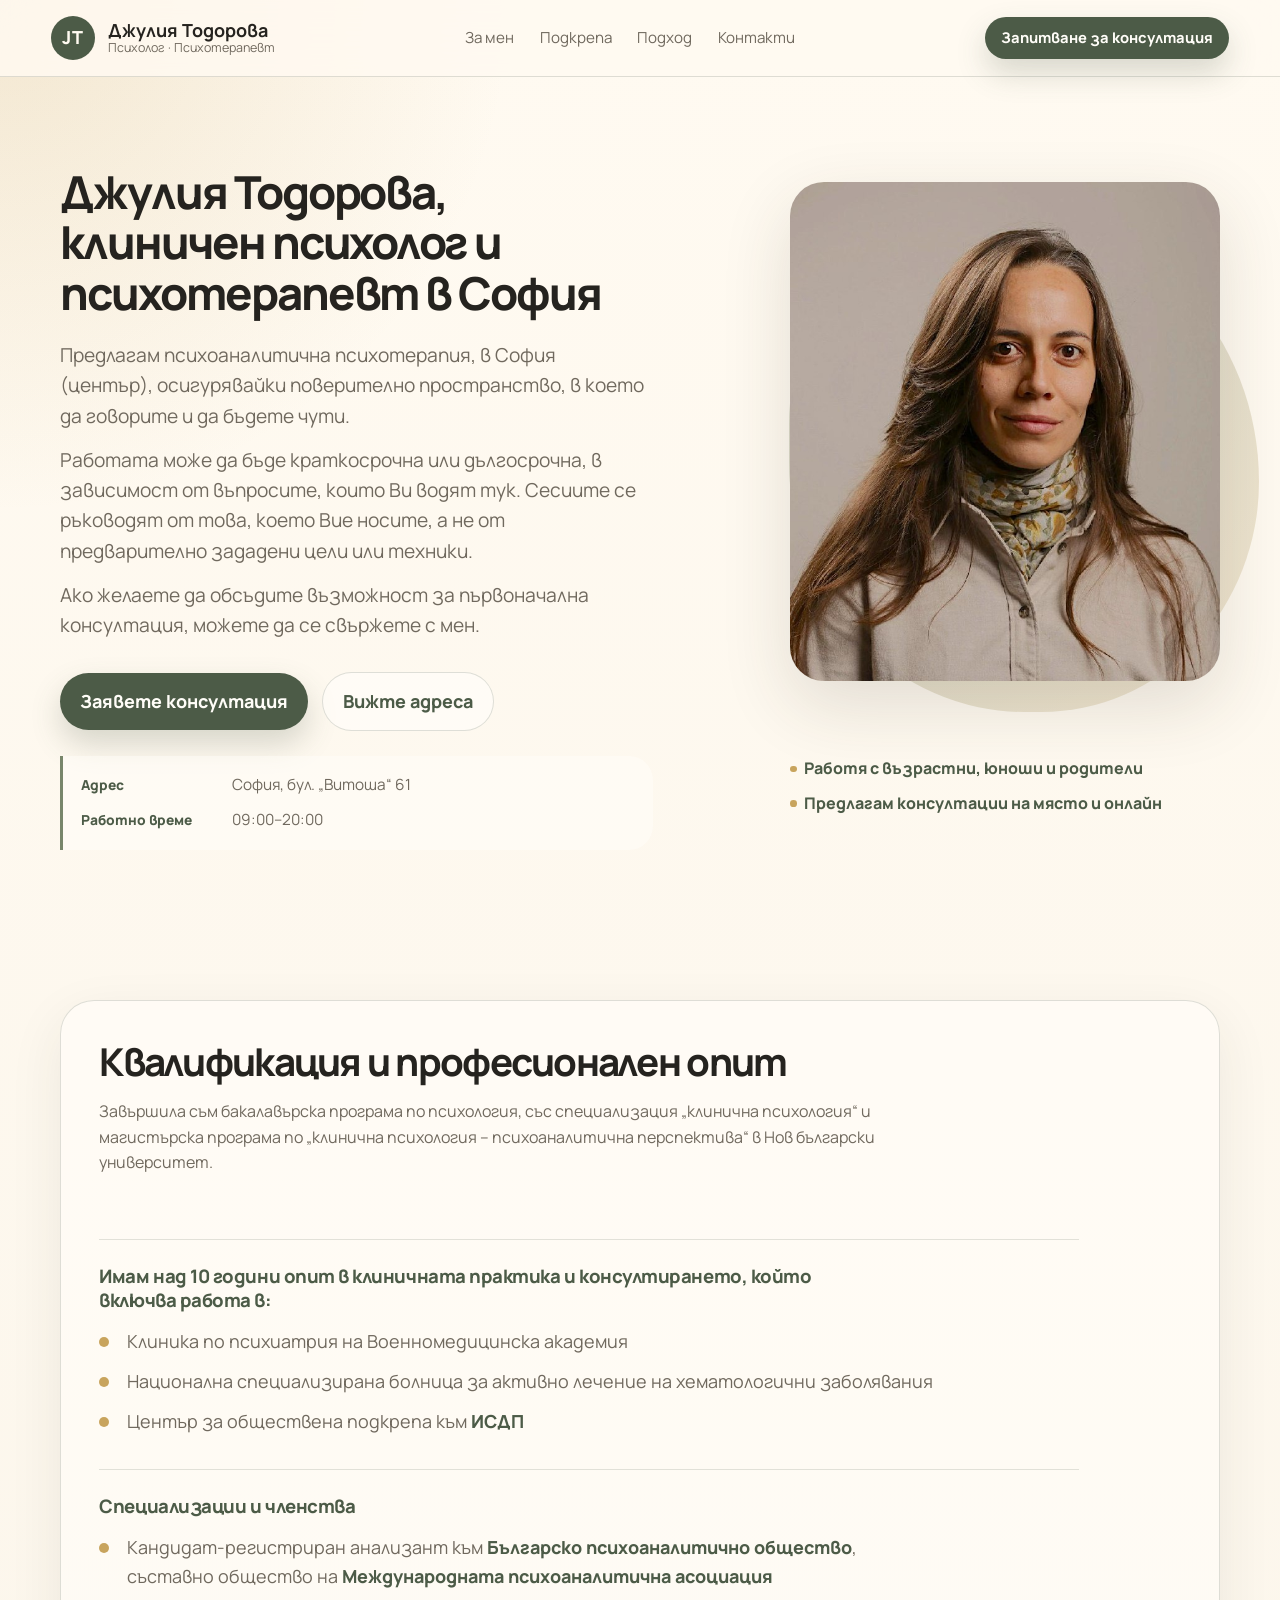
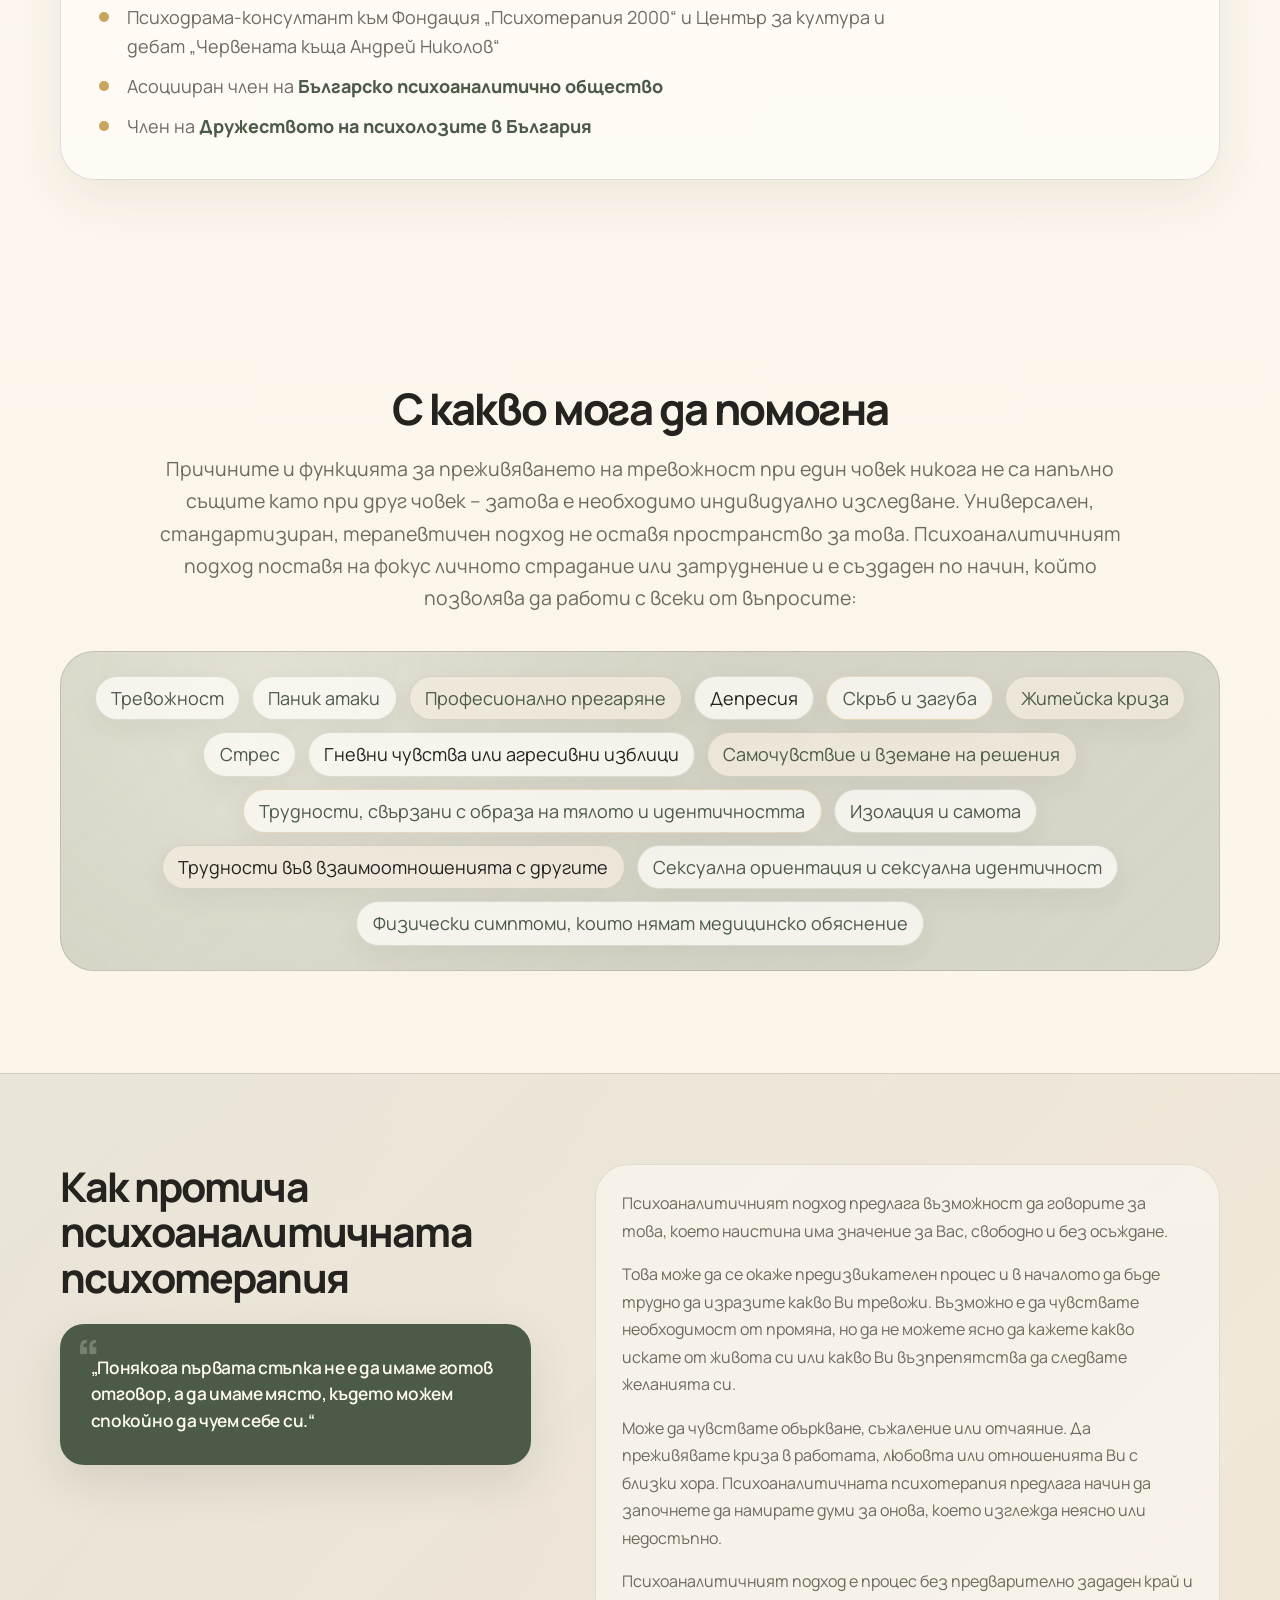
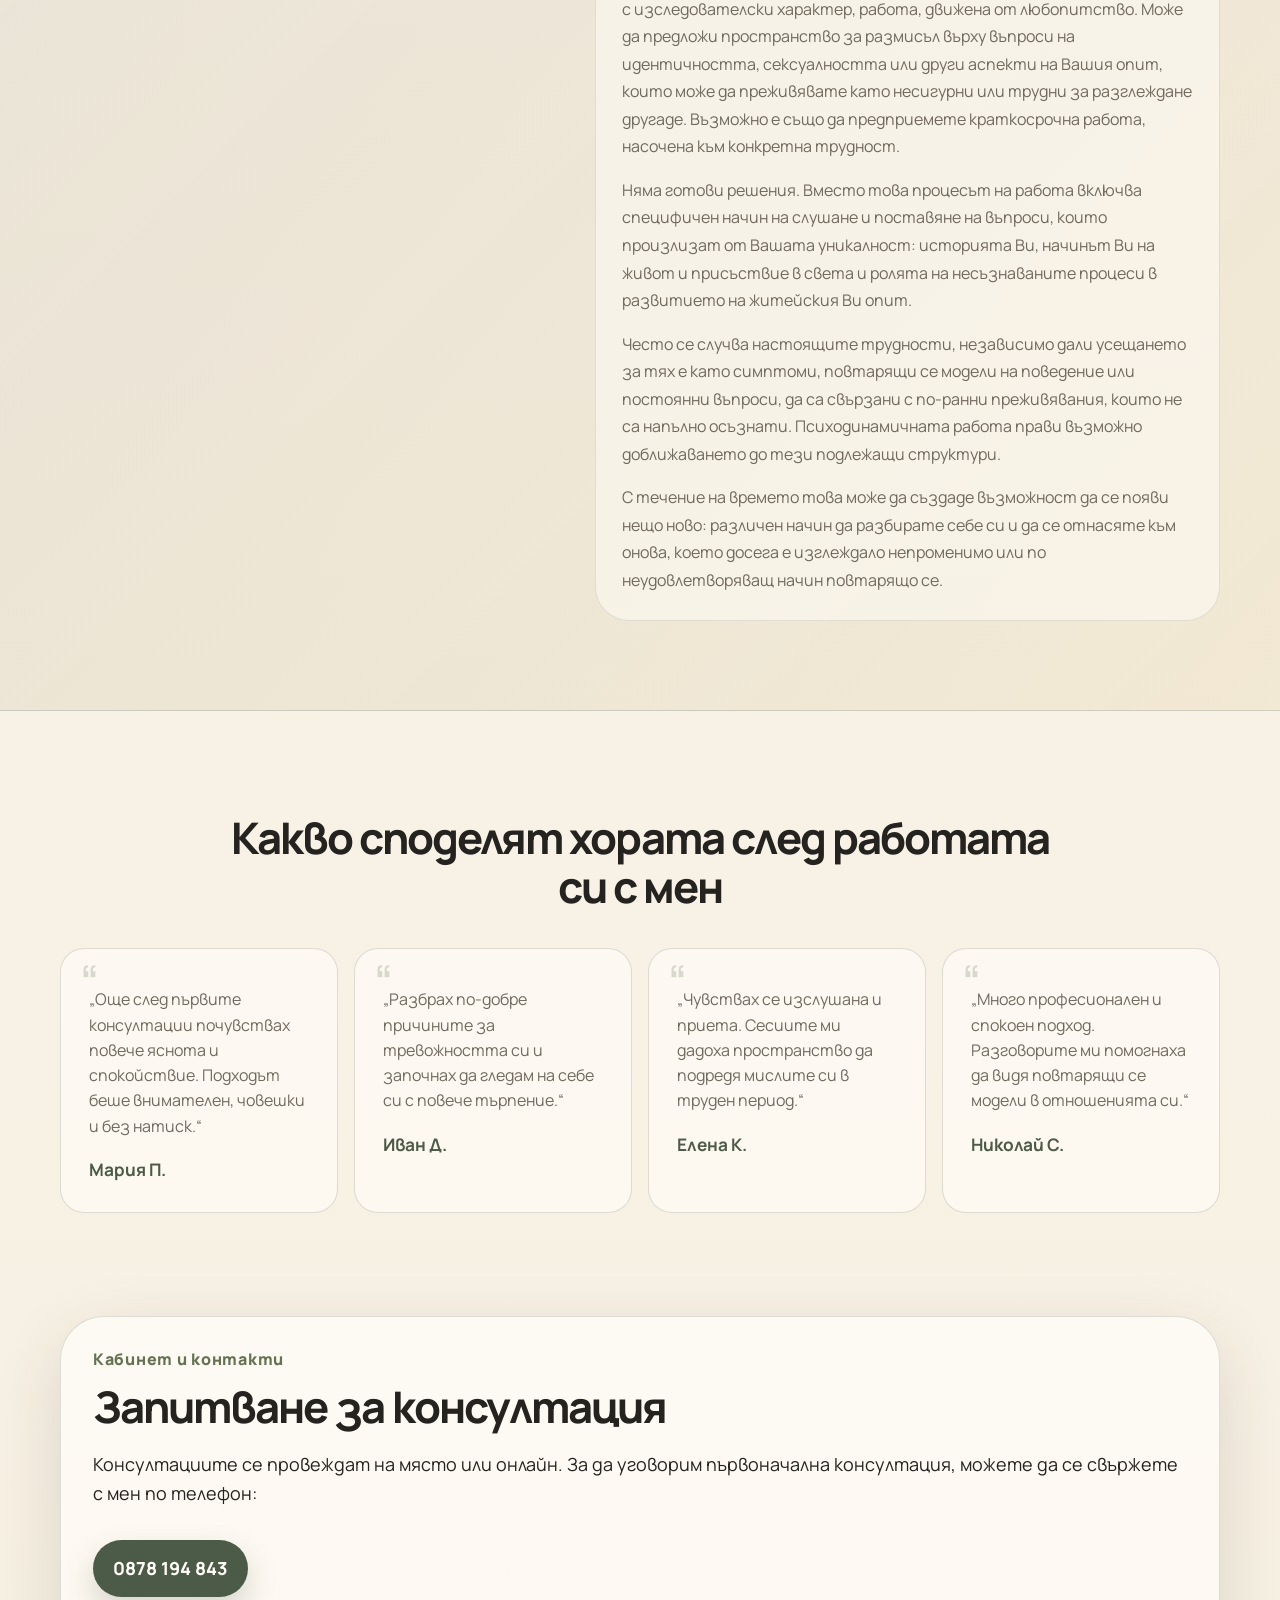
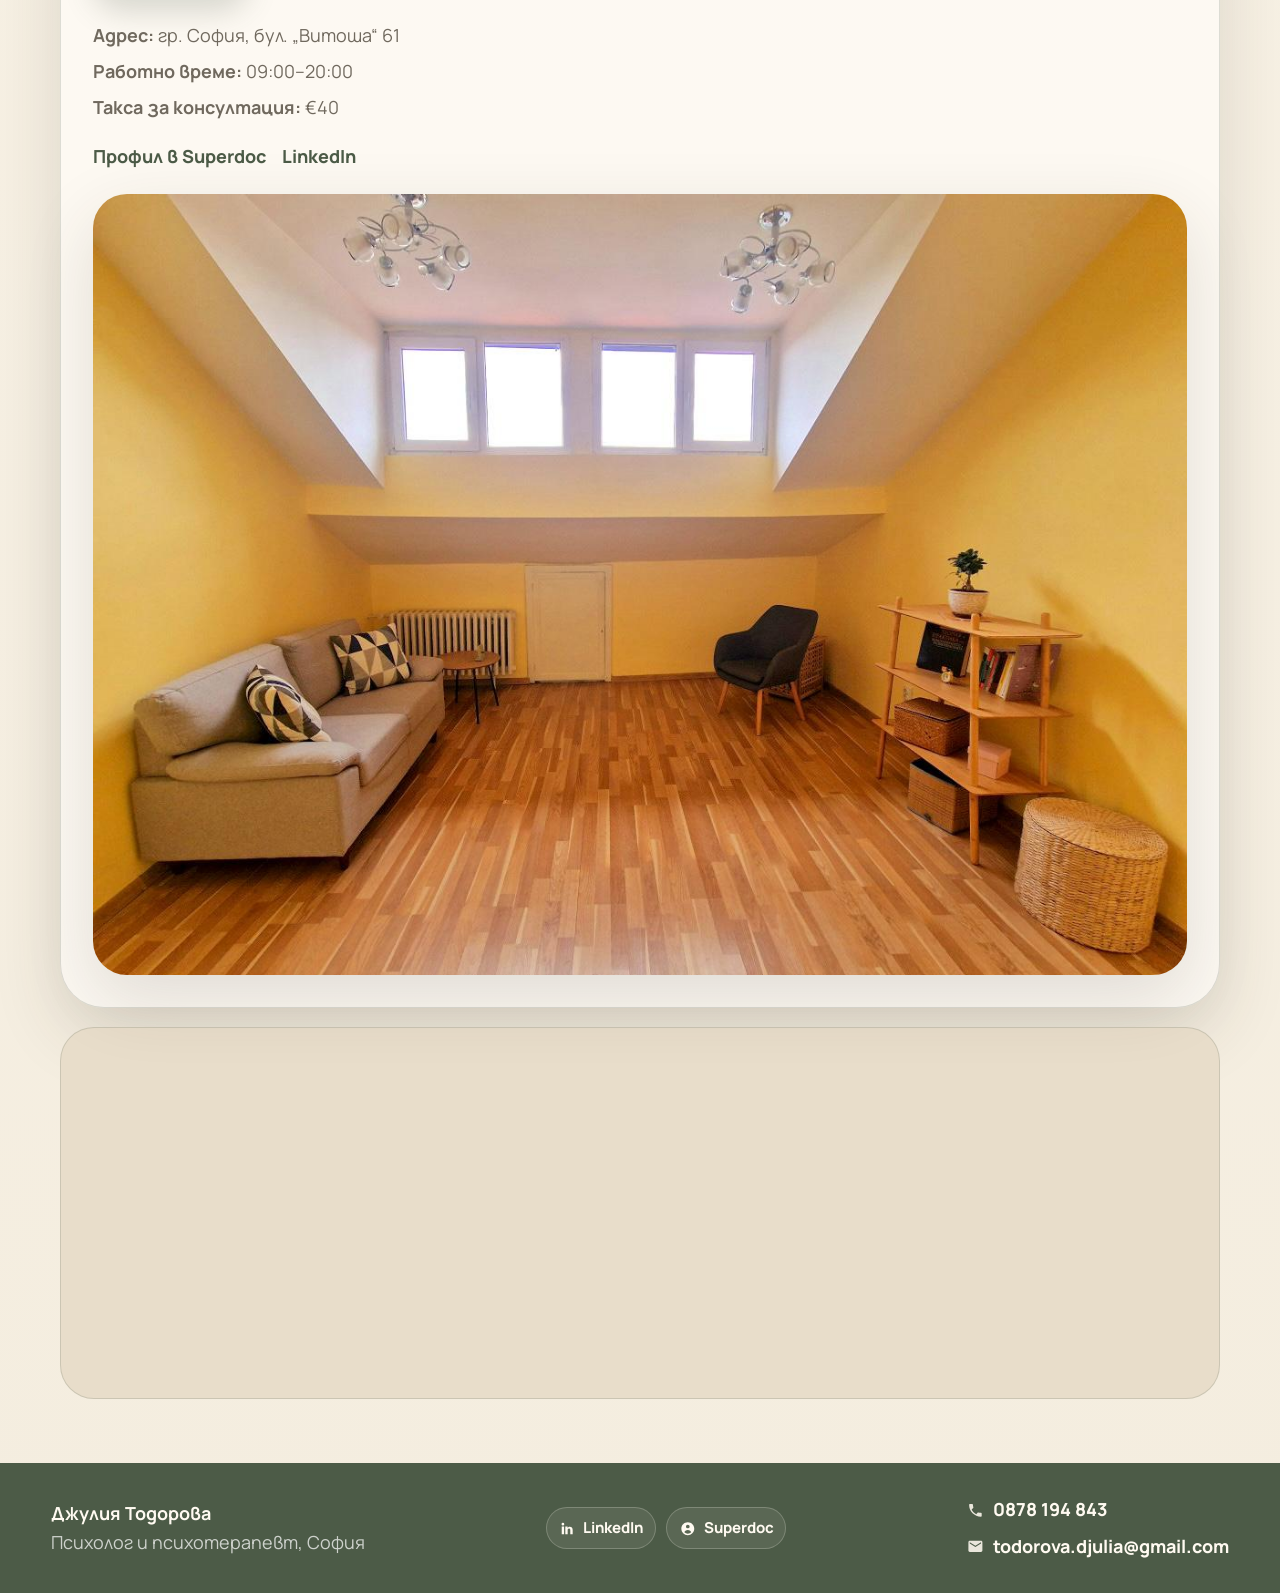
==== index.html @ 6ee45216 "Update contact section and footer details" ====
<!doctype html>
<html lang="bg">
  <head>
    <meta charset="UTF-8" />
    <meta name="viewport" content="width=device-width, initial-scale=1.0" />
    <title>Джулия Тодорова | Психолог и психотерапевт в София</title>
    <meta
      name="description"
      content="Джулия Тодорова е психолог и психотерапевт в София. Индивидуални консултации на живо при тревожност, напрежение, житейски кризи, загуба и трудности във взаимоотношенията."
    />
    <meta
      name="keywords"
      content="психолог София, психотерапевт София, психолог бул. Витоша, психоаналитична психотерапия София, психолог тревожност София, Джулия Тодорова"
    />
    <meta name="robots" content="index, follow" />
    <meta name="theme-color" content="#e9deca" />
    <link rel="canonical" href="https://example.com/" />

    <meta property="og:type" content="website" />
    <meta property="og:locale" content="bg_BG" />
    <meta property="og:title" content="Джулия Тодорова | Психолог и психотерапевт в София" />
    <meta
      property="og:description"
      content="Психологическа подкрепа в София при тревожност, напрежение, житейски кризи и трудности във взаимоотношенията."
    />
    <meta property="og:image" content="assets/julia-todorova-portrait.jpg" />

    <link rel="preconnect" href="https://fonts.googleapis.com" />
    <link rel="preconnect" href="https://fonts.gstatic.com" crossorigin />
    <link href="https://fonts.googleapis.com/css2?family=Manrope:wght@400;500;600;700;800&display=swap" rel="stylesheet" />
    <link rel="preload" as="image" href="assets/julia-todorova-portrait.jpg" />
    <link rel="stylesheet" href="styles.css?v=20260523-contact-footer" />

    <script type="application/ld+json">
      {
        "@context": "https://schema.org",
        "@type": "MedicalBusiness",
        "name": "Джулия Тодорова - психолог и психотерапевт",
        "description": "Индивидуални психологически консултации и психоаналитична психотерапия в София.",
        "image": "assets/julia-todorova-portrait.jpg",
        "telephone": "+359878194843",
        "email": "todorova.djulia@gmail.com",
        "priceRange": "€40",
        "offers": {
          "@type": "Offer",
          "name": "Психологическа консултация",
          "price": "40",
          "priceCurrency": "EUR",
          "description": "Психологическа консултация в София или онлайн"
        },
        "address": {
          "@type": "PostalAddress",
          "streetAddress": "бул. Витоша 61",
          "addressLocality": "София",
          "addressCountry": "BG"
        },
        "openingHoursSpecification": [
          {
            "@type": "OpeningHoursSpecification",
            "dayOfWeek": ["Monday", "Tuesday", "Wednesday", "Thursday", "Friday"],
            "opens": "09:00",
            "closes": "20:00"
          }
        ],
        "sameAs": [
          "https://superdoc.bg/lekar/dzhulia-todorova",
          "https://www.linkedin.com/in/julia-todorova-a5bbb656"
        ]
      }
    </script>
  </head>

  <body>
    <a class="skip-link" href="#main">Към съдържанието</a>

    <header class="site-header" aria-label="Основна навигация">
      <a class="brand" href="#top" aria-label="Начало">
        <span class="brand-mark">JT</span>
        <span>
          <strong>Джулия Тодорова</strong>
          <small>Психолог · Психотерапевт</small>
        </span>
      </a>

      <nav class="nav-links" aria-label="Навигация">
        <a href="#about">За мен</a>
        <a href="#support">Подкрепа</a>
        <a href="#approach">Подход</a>
        <a href="#contacts">Контакти</a>
      </nav>

      <a class="btn btn-small" href="tel:+359878194843">Запитване за консултация</a>
    </header>

    <main id="main">
      <section id="top" class="hero section-shell">
        <div class="hero-copy">
          <h1>Джулия Тодорова, клиничен психолог и психотерапевт в София</h1>
          <div class="hero-text">
            <p>Предлагам психоаналитична психотерапия, в София (център), осигурявайки поверително пространство, в което да говорите и да бъдете чути.</p>
            <p>Работата може да бъде краткосрочна или дългосрочна, в зависимост от въпросите, които Ви водят тук. Сесиите се ръководят от това, което Вие носите, а не от предварително зададени цели или техники.</p>
            <p>Ако желаете да обсъдите възможност за първоначална консултация, можете да се свържете с мен.</p>
          </div>

          <div class="hero-actions">
            <a class="btn" href="tel:+359878194843">Заявете консултация</a>
            <a class="btn btn-ghost" href="#contacts">Вижте адреса</a>
          </div>

        </div>

        <div class="hero-media" aria-label="Портрет на Джулия Тодорова">
          <img
            src="assets/julia-todorova-portrait.jpg"
            alt="Джулия Тодорова психолог и психотерапевт София"
            width="760"
            height="920"
          />
        </div>

        <dl class="quick-info" aria-label="Кратка информация">
          <div>
            <dt>Адрес</dt>
            <dd>София, бул. „Витоша“ 61</dd>
          </div>
          <div>
            <dt>Работно време</dt>
            <dd>09:00–20:00</dd>
          </div>
        </dl>

        <ul class="hero-points" aria-label="Акценти">
          <li>Работя с възрастни, юноши и родители</li>
          <li>Предлагам консултации на място и онлайн</li>
        </ul>
      </section>

      <section id="about" class="section-shell about-section">
        <div class="about-card">
          <div class="about-copy">
            <h2>Квалификация и професионален опит</h2>
            <p>
              Завършила съм бакалавърска програма по психология, със специализация
              „клинична психология“ и магистърска програма по „клинична психология –
              психоаналитична перспектива“ в Нов български университет.
            </p>
          </div>

          <div class="about-details">
            <div class="about-block">
              <h3>Имам над 10 години опит в клиничната практика и консултирането, който включва работа в:</h3>
              <ul class="check-list">
                <li>Клиника по психиатрия на Военномедицинска академия</li>
                <li>Национална специализирана болница за активно лечение на хематологични заболявания</li>
                <li>Център за обществена подкрепа към <a href="https://sapibg.org/bg" target="_blank" rel="noopener">ИСДП</a></li>
              </ul>
            </div>

            <div class="about-block">
              <h3>Специализации и членства</h3>
              <ul class="check-list">
                <li>Кандидат-регистриран анализант към <a href="https://www.psychoanalysis.bg/" target="_blank" rel="noopener">Българско психоаналитично общество</a>, съставно общество на <a href="https://www.ipa.world/IPA/Dev/Our_Org/Societies/SharedContent/SocietyMaster.aspx?ContactKey=8a3a1b31-9190-4e62-b5f4-78b2bbd3730c&ID=158153&CCOCommittee=1#CCOCommittee" target="_blank" rel="noopener">Международната психоаналитична асоциация</a></li>
                <li>Психодрама-консултант към Фондация „Психотерапия 2000“ и Център за култура и дебат „Червената къща Андрей Николов“</li>
                <li>Асоцииран член на <a href="https://www.psychoanalysis.bg/?page_id=2774" target="_blank" rel="noopener">Българско психоаналитично общество</a></li>
                <li>Член на <a href="http://psychology-bg.org/new-register/profile/?id=102369" target="_blank" rel="noopener">Дружеството на психолозите в България</a></li>
              </ul>
            </div>
          </div>
        </div>
      </section>

      <section id="support" class="section-shell support-section">
        <div class="section-heading centered">
          <h2>С какво мога да помогна</h2>
          <p>
            Причините и функцията за преживяването на тревожност при един човек никога не са напълно същите като при друг човек – затова е необходимо индивидуално изследване. Универсален, стандартизиран, терапевтичен подход не оставя пространство за това. Психоаналитичният подход поставя на фокус личното страдание или затруднение и е създаден по начин, който позволява да работи с всеки от въпросите:
          </p>
        </div>

        <ul class="support-map" aria-label="Теми за психологическа консултация">
          <li>Тревожност</li>
          <li>Паник атаки</li>
          <li>Професионално прегаряне</li>
          <li>Депресия</li>
          <li>Скръб и загуба</li>
          <li>Житейска криза</li>
          <li>Стрес</li>
          <li>Гневни чувства или агресивни изблици</li>
          <li>Самочувствие и вземане на решения</li>
          <li>Трудности, свързани с образа на тялото и идентичността</li>
          <li>Изолация и самота</li>
          <li>Трудности във взаимоотношенията с другите</li>
          <li>Сексуална ориентация и сексуална идентичност</li>
          <li>Физически симптоми, които нямат медицинско обяснение</li>
        </ul>
      </section>

      <section id="approach" class="approach-section">
        <div class="section-shell approach-card">
          <div class="approach-heading">
            <h2>Как протича психоаналитичната психотерапия</h2>
            <div class="approach-quote">
              <blockquote>
                „Понякога първата стъпка не е да имаме готов отговор, а да имаме място,
                където можем спокойно да чуем себе си.“
              </blockquote>
            </div>
          </div>

          <div class="approach-copy">
            <p>
              Психоаналитичният подход предлага възможност да говорите за това,
              което наистина има значение за Вас, свободно и без осъждане.
            </p>
            <p>
              Това може да се окаже предизвикателен процес и в началото да бъде трудно
              да изразите какво Ви тревожи. Възможно е да чувствате необходимост от промяна,
              но да не можете ясно да кажете какво искате от живота си или какво Ви възпрепятства
              да следвате желанията си.
            </p>
            <p>
              Може да чувствате объркване, съжаление или отчаяние. Да преживявате криза
              в работата, любовта или отношенията Ви с близки хора. Психоаналитичната
              психотерапия предлага начин да започнете да намирате думи за онова, което
              изглежда неясно или недостъпно.
            </p>
            <p>
              Психоаналитичният подход е процес без предварително зададен край и с
              изследователски характер, работа, движена от любопитство. Може да предложи
              пространство за размисъл върху въпроси на идентичността, сексуалността или други
              аспекти на Вашия опит, които може да преживявате като несигурни или трудни за
              разглеждане другаде. Възможно е също да предприемете краткосрочна работа,
              насочена към конкретна трудност.
            </p>
            <p>
              Няма готови решения. Вместо това процесът на работа включва специфичен начин
              на слушане и поставяне на въпроси, които произлизат от Вашата уникалност:
              историята Ви, начинът Ви на живот и присъствие в света и ролята на несъзнаваните
              процеси в развитието на житейския Ви опит.
            </p>
            <p>
              Често се случва настоящите трудности, независимо дали усещането за тях е като
              симптоми, повтарящи се модели на поведение или постоянни въпроси, да са свързани
              с по-ранни преживявания, които не са напълно осъзнати. Психодинамичната работа
              прави възможно доближаването до тези подлежащи структури.
            </p>
            <p>
              С течение на времето това може да създаде възможност да се появи нещо ново:
              различен начин да разбирате себе си и да се отнасяте към онова, което досега е
              изглеждало непроменимо или по неудовлетворяващ начин повтарящо се.
            </p>
          </div>
        </div>
      </section>

      <section class="section-shell testimonials-section" aria-label="Обратна връзка след терапевтични срещи">
        <div class="section-heading centered">
          <h2>Какво споделят хората след работата си с мен</h2>
        </div>

        <div class="testimonial-grid">
          <article class="testimonial-card">
            <p>„Още след първите консултации почувствах повече яснота и спокойствие. Подходът беше внимателен, човешки и без натиск.“</p>
            <strong>Мария П.</strong>
          </article>
          <article class="testimonial-card">
            <p>„Разбрах по-добре причините за тревожността си и започнах да гледам на себе си с повече търпение.“</p>
            <strong>Иван Д.</strong>
          </article>
          <article class="testimonial-card">
            <p>„Чувствах се изслушана и приета. Сесиите ми дадоха пространство да подредя мислите си в труден период.“</p>
            <strong>Елена К.</strong>
          </article>
          <article class="testimonial-card">
            <p>„Много професионален и спокоен подход. Разговорите ми помогнаха да видя повтарящи се модели в отношенията си.“</p>
            <strong>Николай С.</strong>
          </article>
        </div>
      </section>

      <section id="contacts" class="section-shell contact-section">
        <div class="contact-card">
          <div>
            <p class="eyebrow">Кабинет и контакти</p>
            <h2>Запитване за консултация</h2>
            <p>
              Консултациите се провеждат на място или онлайн. За да уговорим първоначална консултация, можете да се свържете с мен по телефон:
            </p>

            <div class="contact-actions">
              <a class="btn" href="tel:+359878194843">0878 194 843</a>
            </div>

            <div class="contact-details">
              <p><strong>Адрес:</strong> гр. София, бул. „Витоша“ 61</p>
              <p><strong>Работно време:</strong> 09:00–20:00</p>
              <p><strong>Такса за консултация:</strong> €40</p>
            </div>

            <div class="external-links">
              <a href="https://superdoc.bg/lekar/dzhulia-todorova" target="_blank" rel="noopener">Профил в Superdoc</a>
              <a href="https://www.linkedin.com/in/julia-todorova-a5bbb656" target="_blank" rel="noopener">LinkedIn</a>
            </div>
          </div>

          <figure class="cabinet-photo">
            <img
              src="assets/psychology-cabinet-sofia.jpg"
              alt="Психологически кабинет Джулия Тодорова бул. Витоша 61 София"
              width="1200"
              height="857"
            />
          </figure>
        </div>

        <div class="map-wrap" aria-label="Карта до кабинета на бул. Витоша 61, София">
          <iframe
            title="Карта до психологически кабинет Джулия Тодорова, бул. Витоша 61, София"
            src="https://www.google.com/maps?q=%D0%B1%D1%83%D0%BB.%20%D0%92%D0%B8%D1%82%D0%BE%D1%88%D0%B0%2061%2C%20%D0%A1%D0%BE%D1%84%D0%B8%D1%8F&output=embed"
            loading="lazy"
            referrerpolicy="no-referrer-when-downgrade"
          ></iframe>
        </div>
      </section>
    </main>

    <footer class="site-footer">
      <div>
        <strong>Джулия Тодорова</strong>
        <span>Психолог и психотерапевт, София</span>
      </div>

      <nav class="footer-social" aria-label="Профили на Джулия Тодорова">
        <a href="https://www.linkedin.com/in/julia-todorova-a5bbb656" target="_blank" rel="noopener" aria-label="LinkedIn профил на Джулия Тодорова">
          <svg viewBox="0 0 24 24" aria-hidden="true" focusable="false">
            <path d="M6.94 8.96H3.72v10.36h3.22V8.96ZM5.34 7.54a1.86 1.86 0 1 0 0-3.72 1.86 1.86 0 0 0 0 3.72Zm13.3 6.1c0-3.12-1.67-4.57-3.9-4.57-1.8 0-2.6.99-3.05 1.68V8.96H8.61v10.36h3.21v-5.13c0-1.35.26-2.66 1.93-2.66 1.64 0 1.66 1.54 1.66 2.75v5.04h3.22v-5.68Z" />
          </svg>
          <span>LinkedIn</span>
        </a>
        <a href="https://superdoc.bg/lekar/dzhulia-todorova" target="_blank" rel="noopener" aria-label="Superdoc профил на Джулия Тодорова">
          <svg viewBox="0 0 24 24" aria-hidden="true" focusable="false">
            <path d="M12 3.2c-4.86 0-8.8 3.94-8.8 8.8s3.94 8.8 8.8 8.8 8.8-3.94 8.8-8.8S16.86 3.2 12 3.2Zm0 3.15a2.53 2.53 0 1 1 0 5.06 2.53 2.53 0 0 1 0-5.06Zm4.68 10.38a6.67 6.67 0 0 1-9.36 0c.36-1.92 2.18-3.22 4.68-3.22s4.32 1.3 4.68 3.22Z" />
          </svg>
          <span>Superdoc</span>
        </a>
      </nav>

      <div class="footer-contact">
        <a href="tel:+359878194843" aria-label="Телефон 0878 194 843">
          <svg viewBox="0 0 24 24" aria-hidden="true" focusable="false">
            <path d="M6.62 10.79c1.44 2.83 3.76 5.15 6.59 6.59l2.2-2.2c.27-.27.67-.36 1.02-.24 1.12.37 2.33.57 3.57.57.55 0 1 .45 1 1V20c0 .55-.45 1-1 1C10.61 21 3 13.39 3 4c0-.55.45-1 1-1h3.5c.55 0 1 .45 1 1 0 1.24.2 2.45.57 3.57.11.35.03.74-.25 1.02l-2.2 2.2Z" />
          </svg>
          <span>0878 194 843</span>
        </a>
        <a href="mailto:todorova.djulia@gmail.com" aria-label="Имейл todorova.djulia@gmail.com">
          <svg viewBox="0 0 24 24" aria-hidden="true" focusable="false">
            <path d="M20 4H4c-1.1 0-2 .9-2 2v12c0 1.1.9 2 2 2h16c1.1 0 2-.9 2-2V6c0-1.1-.9-2-2-2Zm0 4-8 5-8-5V6l8 5 8-5v2Z" />
          </svg>
          <span>todorova.djulia@gmail.com</span>
        </a>
      </div>
    </footer>

    <a class="mobile-call" href="tel:+359878194843" aria-label="Запитване за консултация">Запитване за консултация</a>
  </body>
</html>
---- styles.css ----
:root {
  --cream: #f4eddf;
  --cream-2: #fffaf1;
  --beige: #e8ddca;
  --sage: #78866b;
  --sage-dark: #4c5b47;
  --olive: #657252;
  --gold: #c8a45d;
  --charcoal: #25231f;
  --muted: #70695e;
  --line: rgba(76, 91, 71, 0.18);
  --white: #fffdf8;
  --shadow: 0 24px 70px rgba(56, 48, 38, 0.14);
  --radius-xl: 34px;
  --radius-lg: 24px;
  --radius-md: 16px;
  font-family: Manrope, ui-sans-serif, system-ui, -apple-system, BlinkMacSystemFont, "Segoe UI", sans-serif;
}

* { box-sizing: border-box; }

html {
  scroll-behavior: smooth;
}

body {
  margin: 0;
  color: var(--charcoal);
  background:
    radial-gradient(circle at top left, rgba(200, 164, 93, 0.22), transparent 32rem),
    linear-gradient(180deg, var(--cream-2), var(--cream));
  font-size: 18px;
  line-height: 1.62;
}

img { max-width: 100%; display: block; }
a { color: inherit; }

.skip-link {
  position: absolute;
  left: -999px;
  top: 1rem;
  padding: .6rem 1rem;
  background: var(--charcoal);
  color: white;
  border-radius: 999px;
  z-index: 100;
}
.skip-link:focus { left: 1rem; }

.site-header {
  position: sticky;
  top: 0;
  z-index: 20;
  display: flex;
  align-items: center;
  justify-content: space-between;
  gap: 1.2rem;
  padding: 1rem clamp(1rem, 4vw, 3.5rem);
  background: rgba(255, 250, 241, 0.84);
  backdrop-filter: blur(18px);
  border-bottom: 1px solid var(--line);
}

.brand {
  display: inline-flex;
  align-items: center;
  gap: .8rem;
  text-decoration: none;
  min-width: max-content;
}

.brand-mark {
  width: 44px;
  height: 44px;
  display: grid;
  place-items: center;
  border-radius: 50%;
  background: var(--sage-dark);
  color: var(--cream-2);
  font-weight: 800;
  letter-spacing: .04em;
}

.brand strong,
.brand small {
  display: block;
  line-height: 1.2;
}
.brand small { color: var(--muted); font-size: .78rem; }

.nav-links {
  display: flex;
  gap: clamp(.8rem, 2vw, 1.8rem);
  color: var(--muted);
  font-size: .95rem;
}
.nav-links a {
  text-decoration: none;
}
.nav-links a:hover { color: var(--sage-dark); }

.section-shell {
  width: min(1160px, calc(100% - 2rem));
  margin: 0 auto;
}

.hero {
  display: grid;
  grid-template-columns: minmax(0, 1.04fr) minmax(320px, .86fr);
  column-gap: clamp(2rem, 6vw, 5rem);
  row-gap: 1.6rem;
  align-items: start;
  padding: clamp(3rem, 7vw, 6rem) 0 3rem;
}

.eyebrow {
  display: block;
  margin: 0 0 .85rem;
  color: var(--olive);
  font-weight: 800;
  letter-spacing: .045em;
  text-transform: none;
  font-size: 1rem;
  line-height: 1.3;
}

h1, h2, h3 {
  margin: 0;
  line-height: 1.12;
  letter-spacing: -0.045em;
}

h1 {
  max-width: 760px;
  font-size: clamp(1.85rem, 3.55vw, 3.35rem);
  font-weight: 760;
}

h2 {
  font-size: clamp(1.9rem, 3.4vw, 3rem);
  font-weight: 740;
}

h3 {
  font-size: clamp(1.32rem, 1.8vw, 1.58rem);
  line-height: 1.22;
  letter-spacing: -0.035em;
  font-weight: 760;
}

.hero-text {
  max-width: 680px;
  margin: 1.3rem 0 0;
  color: var(--muted);
  font-size: clamp(1.05rem, 1.75vw, 1.2rem);
  line-height: 1.58;
}

.hero-text p {
  margin: 0;
}

.hero-text p + p {
  margin-top: .85rem;
}

.hero-actions,
.contact-actions {
  display: flex;
  gap: .9rem;
  flex-wrap: wrap;
  align-items: center;
  margin-top: 2rem;
}

.btn {
  display: inline-flex;
  justify-content: center;
  align-items: center;
  min-height: 52px;
  padding: .85rem 1.25rem;
  border-radius: 999px;
  background: var(--sage-dark);
  color: var(--white);
  text-decoration: none;
  font-weight: 750;
  box-shadow: 0 14px 30px rgba(76, 91, 71, .22);
  transition: transform .2s ease, box-shadow .2s ease, background .2s ease;
}
.btn:hover {
  transform: translateY(-2px);
  background: #3f4d3b;
  box-shadow: 0 18px 40px rgba(76, 91, 71, .26);
}
.btn-small {
  min-height: 42px;
  padding: .55rem 1rem;
  font-size: .92rem;
}
.btn-ghost {
  background: rgba(255, 253, 248, .72);
  color: var(--sage-dark);
  border: 1px solid var(--line);
  box-shadow: none;
}
.btn-ghost:hover {
  background: var(--white);
  color: var(--sage-dark);
  border-color: rgba(76, 91, 71, .34);
}

.quick-info {
  grid-column: 1;
  grid-row: 2;
  display: grid;
  gap: .65rem;
  max-width: 620px;
  margin: 0;
  padding: 1.05rem 1.15rem;
  border-left: 3px solid var(--sage);
  border-radius: 0 var(--radius-lg) var(--radius-lg) 0;
  background: rgba(255, 253, 248, .48);
}
.quick-info div {
  display: grid;
  grid-template-columns: 135px 1fr;
  gap: 1rem;
  align-items: baseline;
}
.quick-info dt {
  color: var(--sage-dark);
  font-weight: 800;
  font-size: .86rem;
}
.quick-info dd {
  margin: 0;
  color: var(--muted);
  font-size: .96rem;
}
.hero-points {
  grid-column: 2;
  grid-row: 2;
  display: grid;
  gap: .55rem;
  width: min(100%, 430px);
  margin: 0 0 0 auto;
  padding: 0;
  list-style: none;
  color: var(--sage-dark);
  font-size: 1rem;
  font-weight: 760;
}
.hero-points li {
  display: inline-flex;
  align-items: center;
  gap: .45rem;
}
.hero-points li::before {
  content: "";
  width: .42rem;
  height: .42rem;
  border-radius: 50%;
  background: var(--gold);
}

.hero-media {
  grid-column: 2;
  grid-row: 1;
  position: relative;
  isolation: isolate;
  align-self: start;
  padding-top: clamp(3.15rem, 5vw, 4.6rem);
}
.hero-media::before {
  content: "";
  position: absolute;
  inset: 9% -8% -6% 12%;
  z-index: -1;
  border-radius: 44% 56% 48% 52%;
  background: linear-gradient(135deg, rgba(120, 134, 107, .32), rgba(200, 164, 93, .22));
}
.hero-media img,
.portrait-stack img,
.contact-card img {
  border-radius: var(--radius-xl);
  box-shadow: var(--shadow);
}
.hero-media img {
  width: min(100%, 430px);
  height: clamp(480px, 39vw, 540px);
  margin-left: auto;
  margin-top: clamp(-3.2rem, -3.8vw, -2.1rem);
  object-fit: cover;
  object-position: center top;
}
.split-section {
  display: grid;
  grid-template-columns: .82fr 1fr;
  gap: clamp(2rem, 6vw, 5rem);
  align-items: center;
  padding: clamp(4rem, 8vw, 7rem) 0;
}
.split-section.reverse { grid-template-columns: 1fr .82fr; }
.split-section p:not(.eyebrow) {
  color: var(--muted);
  font-size: clamp(1.03rem, 1.35vw, 1.16rem);
}

.portrait-stack img {
  width: 100%;
  aspect-ratio: 1 / 1.08;
}

.about-section {
  padding: clamp(4rem, 8vw, 7rem) 0;
}

.about-card {
  display: grid;
  gap: clamp(1.7rem, 3.2vw, 2.7rem);
  max-width: none;
  padding: clamp(1.6rem, 3vw, 2.6rem);
  border: 1px solid var(--line);
  border-radius: var(--radius-xl);
  background: rgba(255, 253, 248, .68);
  box-shadow: 0 18px 54px rgba(56, 48, 38, .08);
}

.about-copy {
  max-width: 840px;
}

.about-copy h2 {
  max-width: 760px;
  font-size: clamp(1.95rem, 3vw, 2.85rem);
}

.about-copy p:not(.eyebrow) {
  max-width: 780px;
  color: var(--muted);
  font-size: clamp(1rem, 1.18vw, 1.12rem);
}

.about-details {
  display: grid;
  gap: clamp(1.35rem, 2.5vw, 2rem);
  max-width: 980px;
  padding-top: .35rem;
}

.about-block {
  padding-top: clamp(1.2rem, 2vw, 1.65rem);
  border-top: 1px solid rgba(76, 91, 71, .16);
}

.about-details h3 {
  max-width: 760px;
  margin: 0;
  color: var(--sage-dark);
  font-size: clamp(1.12rem, 1.45vw, 1.32rem);
  line-height: 1.28;
  letter-spacing: -0.025em;
}

.about-details .check-list {
  margin-top: .9rem;
  gap: .68rem;
  max-width: 840px;
}

.about-details a {
  color: var(--sage-dark);
  font-weight: 760;
  text-decoration: none;
}

.check-list {
  display: grid;
  gap: .75rem;
  margin: 1.6rem 0 0;
  padding: 0;
  list-style: none;
}
.check-list li {
  position: relative;
  padding-left: 1.7rem;
  color: var(--muted);
}
.check-list li::before {
  content: "";
  position: absolute;
  left: 0;
  top: .6rem;
  width: .62rem;
  height: .62rem;
  border-radius: 50%;
  background: var(--gold);
}

.section-heading {
  max-width: 820px;
  margin-bottom: 2.3rem;
}
.section-heading.centered {
  margin-left: auto;
  margin-right: auto;
  text-align: center;
}
.section-heading p:not(.eyebrow) {
  color: var(--muted);
  font-size: clamp(1.05rem, 1.55vw, 1.22rem);
  line-height: 1.65;
}

.cards-grid {
  display: grid;
  grid-template-columns: repeat(3, 1fr);
  gap: 1rem;
}
.service-card,
.testimonial-card,
.quote-panel {
  padding: clamp(1.45rem, 2.2vw, 1.9rem);
  border-radius: var(--radius-lg);
  background: rgba(255, 253, 248, .68);
  border: 1px solid var(--line);
}
.service-card {
  min-height: 230px;
  transition: transform .2s ease, box-shadow .2s ease;
}
.service-card:hover {
  transform: translateY(-4px);
  box-shadow: 0 18px 46px rgba(56, 48, 38, .10);
}
.service-card h3 {
  color: var(--sage-dark);
  max-width: 92%;
}
.service-card p {
  color: var(--muted);
  margin: 1rem 0 0;
  font-size: 1rem;
  line-height: 1.58;
}

.support-section {
  padding-top: clamp(4rem, 8vw, 7rem);
}
.support-section .section-heading {
  max-width: 980px;
}
.support-map {
  display: flex;
  flex-wrap: wrap;
  justify-content: center;
  gap: .75rem;
  width: 100%;
  margin: 0;
  padding: clamp(1.1rem, 2vw, 1.5rem);
  list-style: none;
  border: 1px solid var(--line);
  border-radius: var(--radius-xl);
  background:
    radial-gradient(circle at 18% 10%, rgba(255, 250, 241, .36), transparent 28rem),
    linear-gradient(135deg, rgba(120, 134, 107, .32), rgba(76, 91, 71, .2));
}
.support-map li {
  display: inline-flex;
  align-items: center;
  min-height: 44px;
  padding: .62rem .95rem;
  border: 1px solid rgba(76, 91, 71, .16);
  border-radius: 999px;
  background: rgba(255, 253, 248, .74);
  color: var(--sage-dark);
  font-weight: 400;
  line-height: 1.25;
  box-shadow: 0 10px 28px rgba(56, 48, 38, .06);
}
.support-map li:nth-child(3n) {
  background: rgba(244, 237, 223, .72);
}
.support-map li:nth-child(4n) {
  color: var(--charcoal);
}
.support-map li:nth-child(5n) {
  border-color: rgba(200, 164, 93, .34);
}

.approach-section {
  margin: clamp(4rem, 8vw, 7rem) 0 0;
  padding: clamp(4rem, 7vw, 6.5rem) 0;
  background: linear-gradient(135deg, rgba(76, 91, 71, .10), rgba(200, 164, 93, .13));
  border-block: 1px solid var(--line);
}
.approach-card {
  display: grid;
  grid-template-columns: minmax(0, .86fr) minmax(0, 1.14fr);
  gap: clamp(2rem, 5vw, 4.5rem);
  align-items: start;
}
.approach-heading {
  position: sticky;
  top: 6rem;
}
.approach-heading h2 {
  max-width: 650px;
  font-size: clamp(2rem, 3.2vw, 3.2rem);
}
.approach-quote {
  position: relative;
  margin-top: 1.45rem;
  padding: clamp(1.55rem, 2.4vw, 2.15rem);
  border-radius: var(--radius-lg);
  background: var(--sage-dark);
  color: var(--cream-2);
  box-shadow: 0 18px 46px rgba(56, 48, 38, .12);
}
.approach-quote::before {
  content: "“";
  position: absolute;
  top: .45rem;
  left: 1rem;
  color: rgba(255, 250, 241, .24);
  font-size: 3.2rem;
  line-height: 1;
  font-weight: 800;
}
.approach-quote blockquote {
  position: relative;
  margin: 0;
  font-size: clamp(1.08rem, 1.35vw, 1.28rem);
  font-weight: 600;
  line-height: 1.52;
  letter-spacing: -0.018em;
}
.approach-copy {
  display: grid;
  gap: 1rem;
  max-width: 760px;
  padding: clamp(1.2rem, 2vw, 1.8rem);
  border: 1px solid rgba(76, 91, 71, .14);
  border-radius: var(--radius-xl);
  background: rgba(255, 253, 248, .52);
}
.approach-copy p {
  margin: 0;
  color: var(--muted);
  font-size: clamp(1rem, 1.12vw, 1.1rem);
  line-height: 1.72;
}

.testimonials-section { padding: clamp(4rem, 8vw, 7rem) 0; }
.note { font-size: .92rem; opacity: .78; }
.testimonial-grid {
  display: grid;
  grid-template-columns: repeat(4, 1fr);
  gap: 1rem;
}
.testimonial-card {
  position: relative;
  padding-top: 2.4rem;
}
.testimonial-card::before {
  content: "“";
  position: absolute;
  top: .5rem;
  left: 1.15rem;
  font-family: Manrope, sans-serif;
  font-size: 3.5rem;
  line-height: 1;
  color: rgba(120, 134, 107, .28);
}
.testimonial-card p {
  color: var(--muted);
  margin-top: 0;
  font-size: 1rem;
  line-height: 1.58;
}
.testimonial-card strong {
  color: var(--sage-dark);
  font-size: 1.08rem;
}

.contact-section { padding-bottom: 4rem; }
.contact-card {
  display: grid;
  grid-template-columns: 1fr;
  gap: 1.4rem;
  align-items: start;
  padding: clamp(1rem, 3vw, 2rem);
  border: 1px solid var(--line);
  border-radius: calc(var(--radius-xl) + 10px);
  background: rgba(255, 253, 248, .72);
  box-shadow: var(--shadow);
}
.cabinet-photo {
  margin: 0;
}
.contact-card .cabinet-photo img {
  width: 100%;
  height: auto;
  object-fit: initial;
  background: transparent;
}
.text-link {
  color: var(--sage-dark);
  font-weight: 750;
  text-underline-offset: .25em;
}
.contact-details {
  margin-top: 1.5rem;
  color: var(--muted);
}
.contact-details p { margin: .45rem 0; }
.external-links {
  display: flex;
  gap: 1rem;
  flex-wrap: wrap;
  margin-top: 1.25rem;
}
.external-links a {
  color: var(--sage-dark);
  font-weight: 750;
  text-decoration: none;
  transition: font-weight .18s ease, color .18s ease;
}
.external-links a:hover {
  color: var(--charcoal);
  font-weight: 850;
}

.map-wrap {
  margin-top: 1.2rem;
  overflow: hidden;
  border-radius: var(--radius-xl);
  border: 1px solid var(--line);
  min-height: 370px;
  background: var(--beige);
}
.map-wrap iframe {
  width: 100%;
  min-height: 370px;
  border: 0;
  display: block;
}

.site-footer {
  display: flex;
  justify-content: space-between;
  gap: 1rem;
  align-items: center;
  padding: 2rem clamp(1rem, 4vw, 3.5rem);
  background: var(--sage-dark);
  color: var(--cream-2);
}
.site-footer span { display: block; color: rgba(255,255,255,.72); }
.site-footer a { color: var(--cream-2); font-weight: 750; }
.footer-contact {
  display: grid;
  gap: .48rem;
  min-width: max-content;
}
.footer-contact a {
  display: inline-flex;
  align-items: center;
  gap: .55rem;
  text-decoration: none;
}
.footer-contact svg {
  width: 1.05rem;
  height: 1.05rem;
  fill: currentColor;
  opacity: .88;
}
.footer-contact span {
  color: var(--cream-2);
}
.footer-social {
  display: flex;
  gap: .65rem;
  align-items: center;
  flex-wrap: wrap;
}
.footer-social a {
  display: inline-flex;
  align-items: center;
  gap: .45rem;
  min-height: 42px;
  padding: .48rem .72rem;
  border: 1px solid rgba(255, 250, 241, .22);
  border-radius: 999px;
  background: rgba(255, 250, 241, .08);
  text-decoration: none;
}
.footer-social a:hover {
  background: rgba(255, 250, 241, .14);
}
.footer-social svg {
  width: 1.1rem;
  height: 1.1rem;
  fill: currentColor;
}
.footer-social span {
  color: var(--cream-2);
  font-size: .94rem;
}

.mobile-call { display: none; }

@media (max-width: 980px) {
  .nav-links { display: none; }
  .hero,
  .split-section,
  .split-section.reverse,
  .contact-card {
    grid-template-columns: 1fr;
  }
  .hero { padding-top: 2.5rem; }
  .hero-copy,
  .hero-media,
  .quick-info,
  .hero-points {
    grid-column: 1;
    grid-row: auto;
  }
  .quick-info {
    max-width: none;
  }
  .about-copy,
  .about-details { max-width: none; }
  .cards-grid { grid-template-columns: 1fr 1fr; }
  .testimonial-grid { grid-template-columns: 1fr 1fr; }
  .approach-card { grid-template-columns: 1fr; }
  .approach-heading { position: static; }
  .approach-copy { max-width: none; }
}

@media (max-width: 640px) {
  body { font-size: 16.5px; padding-bottom: 76px; }
  .site-header { padding: .72rem 1rem; }
  .site-header > .btn { display: none; }
  .brand small { display: none; }
  .brand-mark { width: 40px; height: 40px; }
  .section-shell { width: min(100% - 1rem, 1160px); }
  h1 { font-size: clamp(1.9rem, 10vw, 2.9rem); }
  .eyebrow { font-size: .94rem; }
  .cards-grid,
  .testimonial-grid { grid-template-columns: 1fr; }
  .support-map { justify-content: flex-start; padding: 1rem; }
  .support-map li { width: 100%; justify-content: flex-start; border-radius: 18px; }
  .quick-info div { grid-template-columns: 1fr; gap: .1rem; }
  .hero-media {
    padding-top: 0;
  }
  .hero-media img {
    width: 100%;
    height: auto;
    margin-top: 0;
    aspect-ratio: 1 / 1.05;
  }
  .hero-points {
    width: 100%;
    margin-left: 0;
  }

  .split-section,
  .about-section { padding: 3.5rem 0; }
  .about-card { padding: 1.1rem; }
  .about-copy h2 { font-size: clamp(1.85rem, 9vw, 2.75rem); }
  .about-block { padding-top: 1rem; }
  .about-details h3 { font-size: clamp(1.08rem, 5.8vw, 1.25rem); }
  .approach-section { padding: 3.5rem 0; }
  .approach-heading h2 { font-size: clamp(1.85rem, 9vw, 2.75rem); }
  .approach-copy { padding: 1rem; }
  .service-card { min-height: auto; }
  .contact-card { padding: .7rem; }
  .contact-card > div { padding: .8rem; }
  .site-footer { flex-direction: column; align-items: flex-start; padding-bottom: 2.2rem; }
  .footer-social,
  .footer-contact { width: 100%; min-width: 0; }
  .mobile-call {
    position: fixed;
    left: 1rem;
    right: 1rem;
    bottom: 1rem;
    z-index: 50;
    display: flex;
    justify-content: center;
    align-items: center;
    min-height: 54px;
    border-radius: 999px;
    background: var(--sage-dark);
    color: var(--white);
    text-decoration: none;
    font-weight: 850;
    box-shadow: 0 14px 40px rgba(37, 35, 31, .28);
  }
}
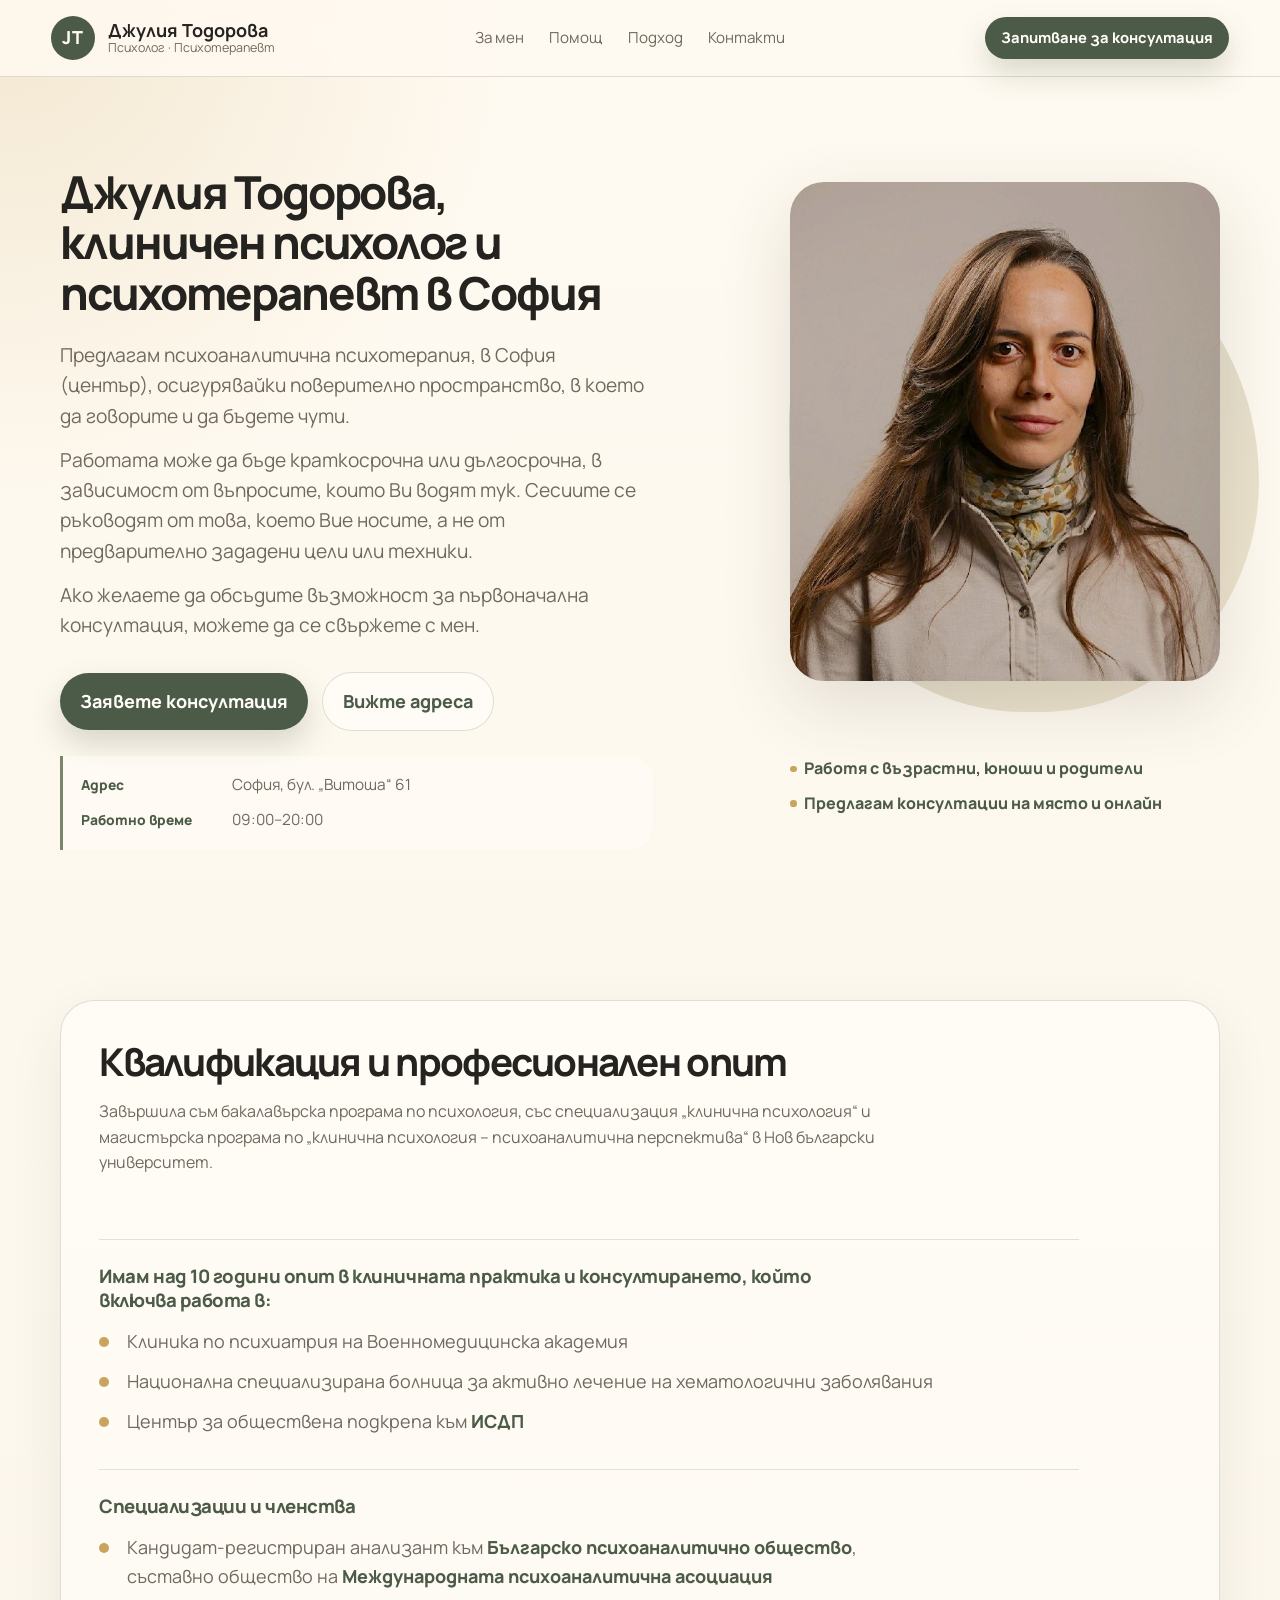
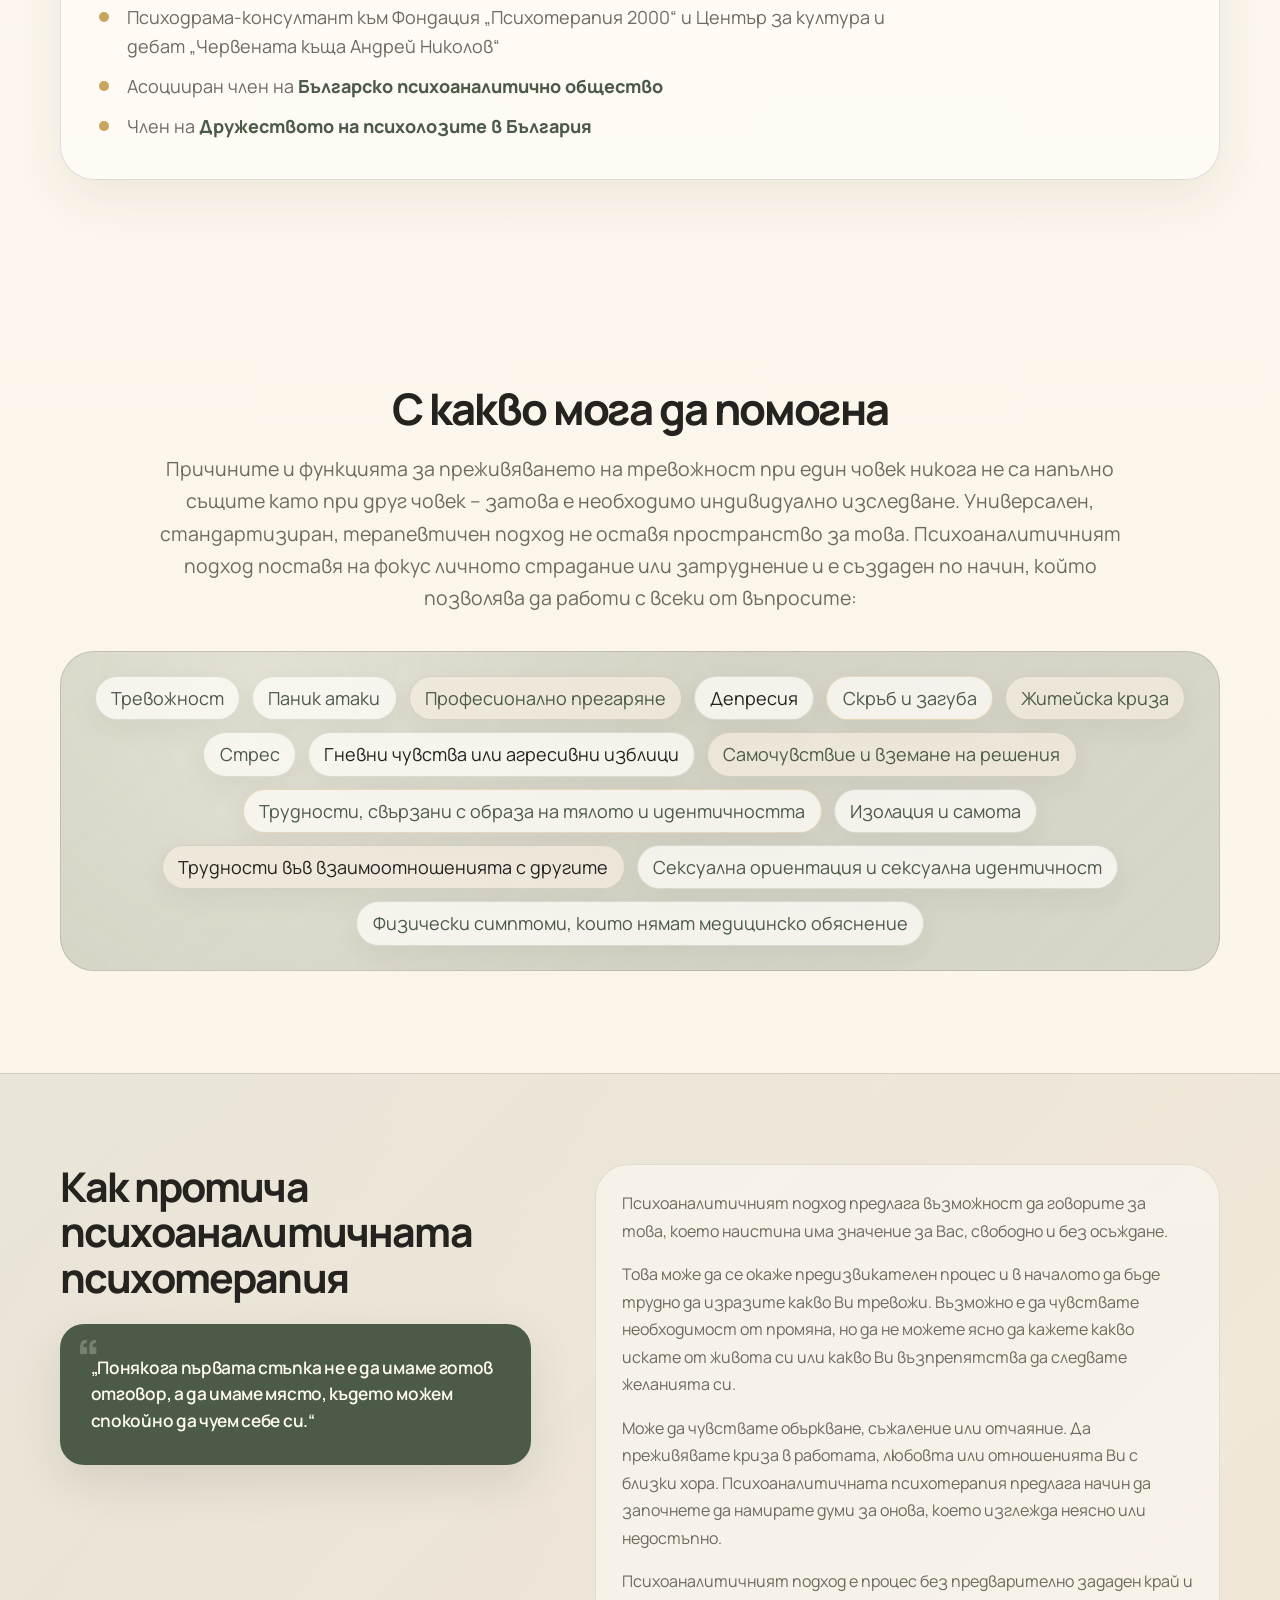
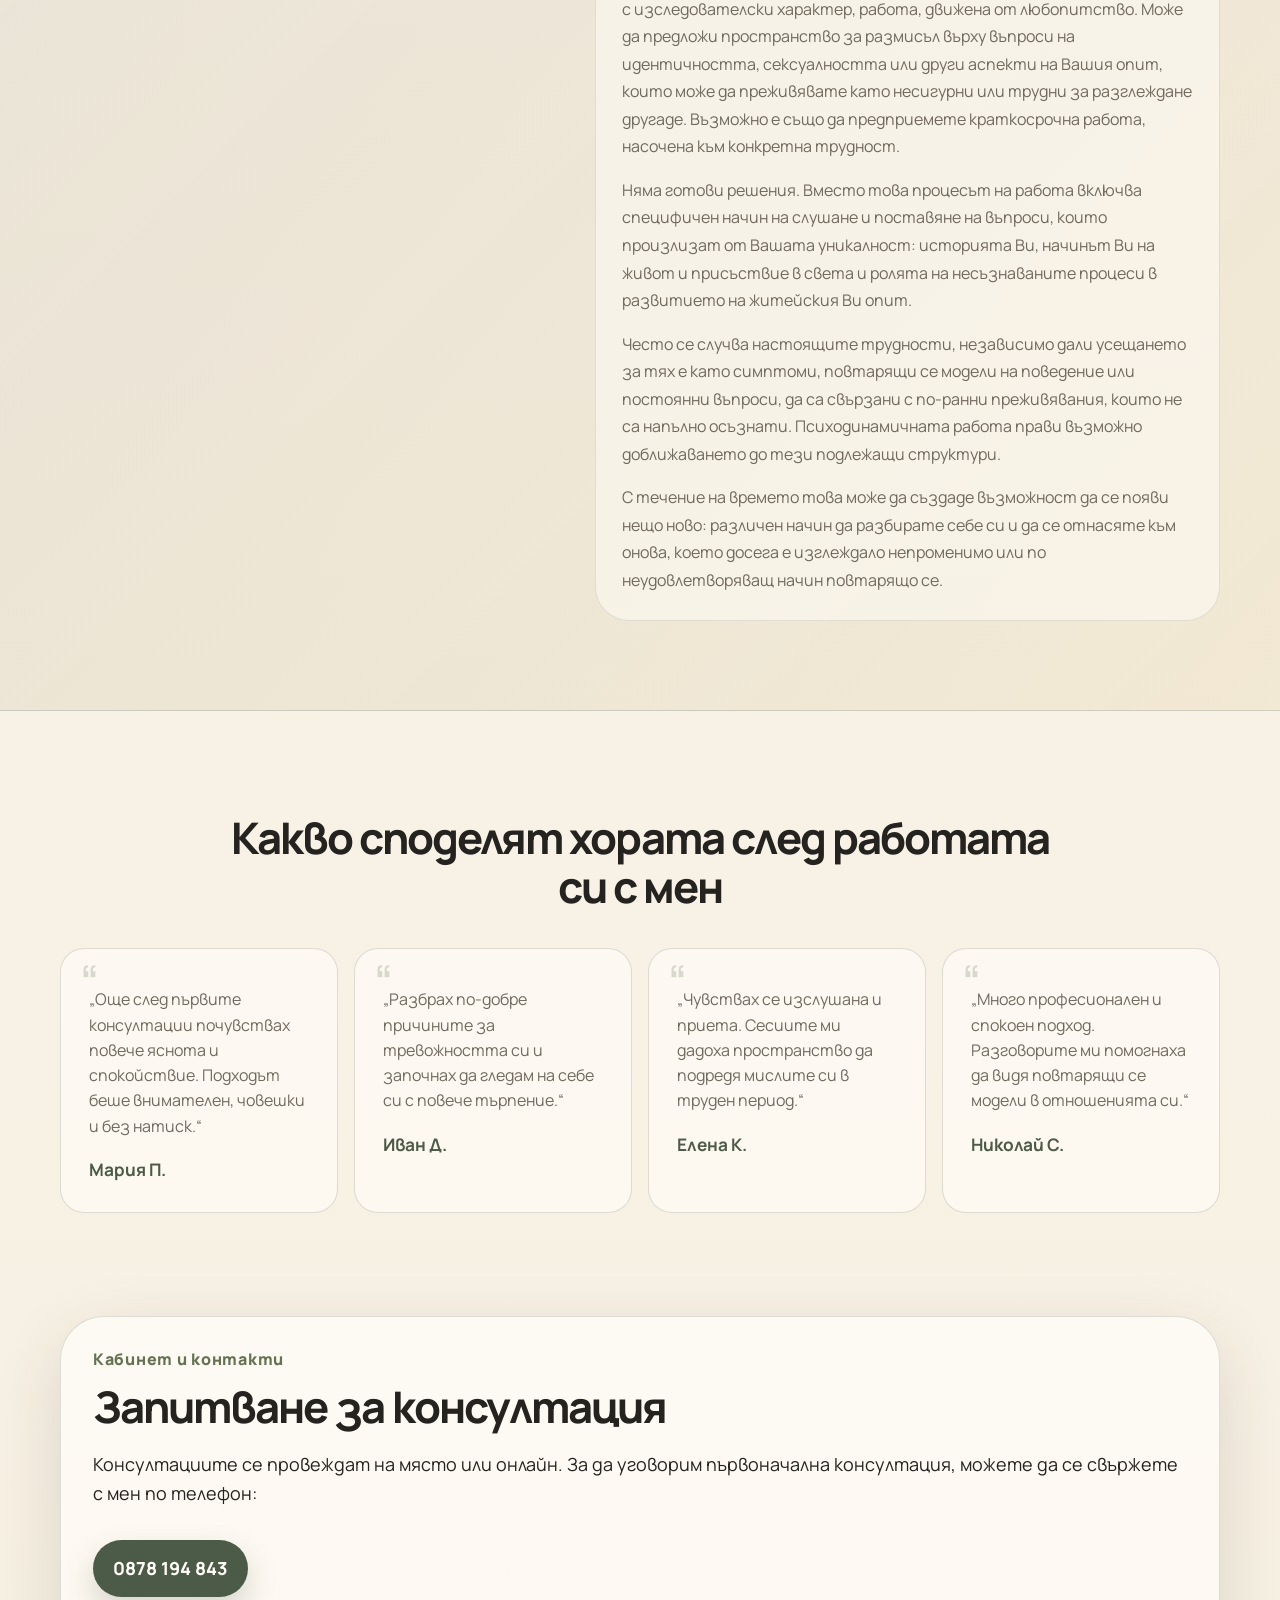
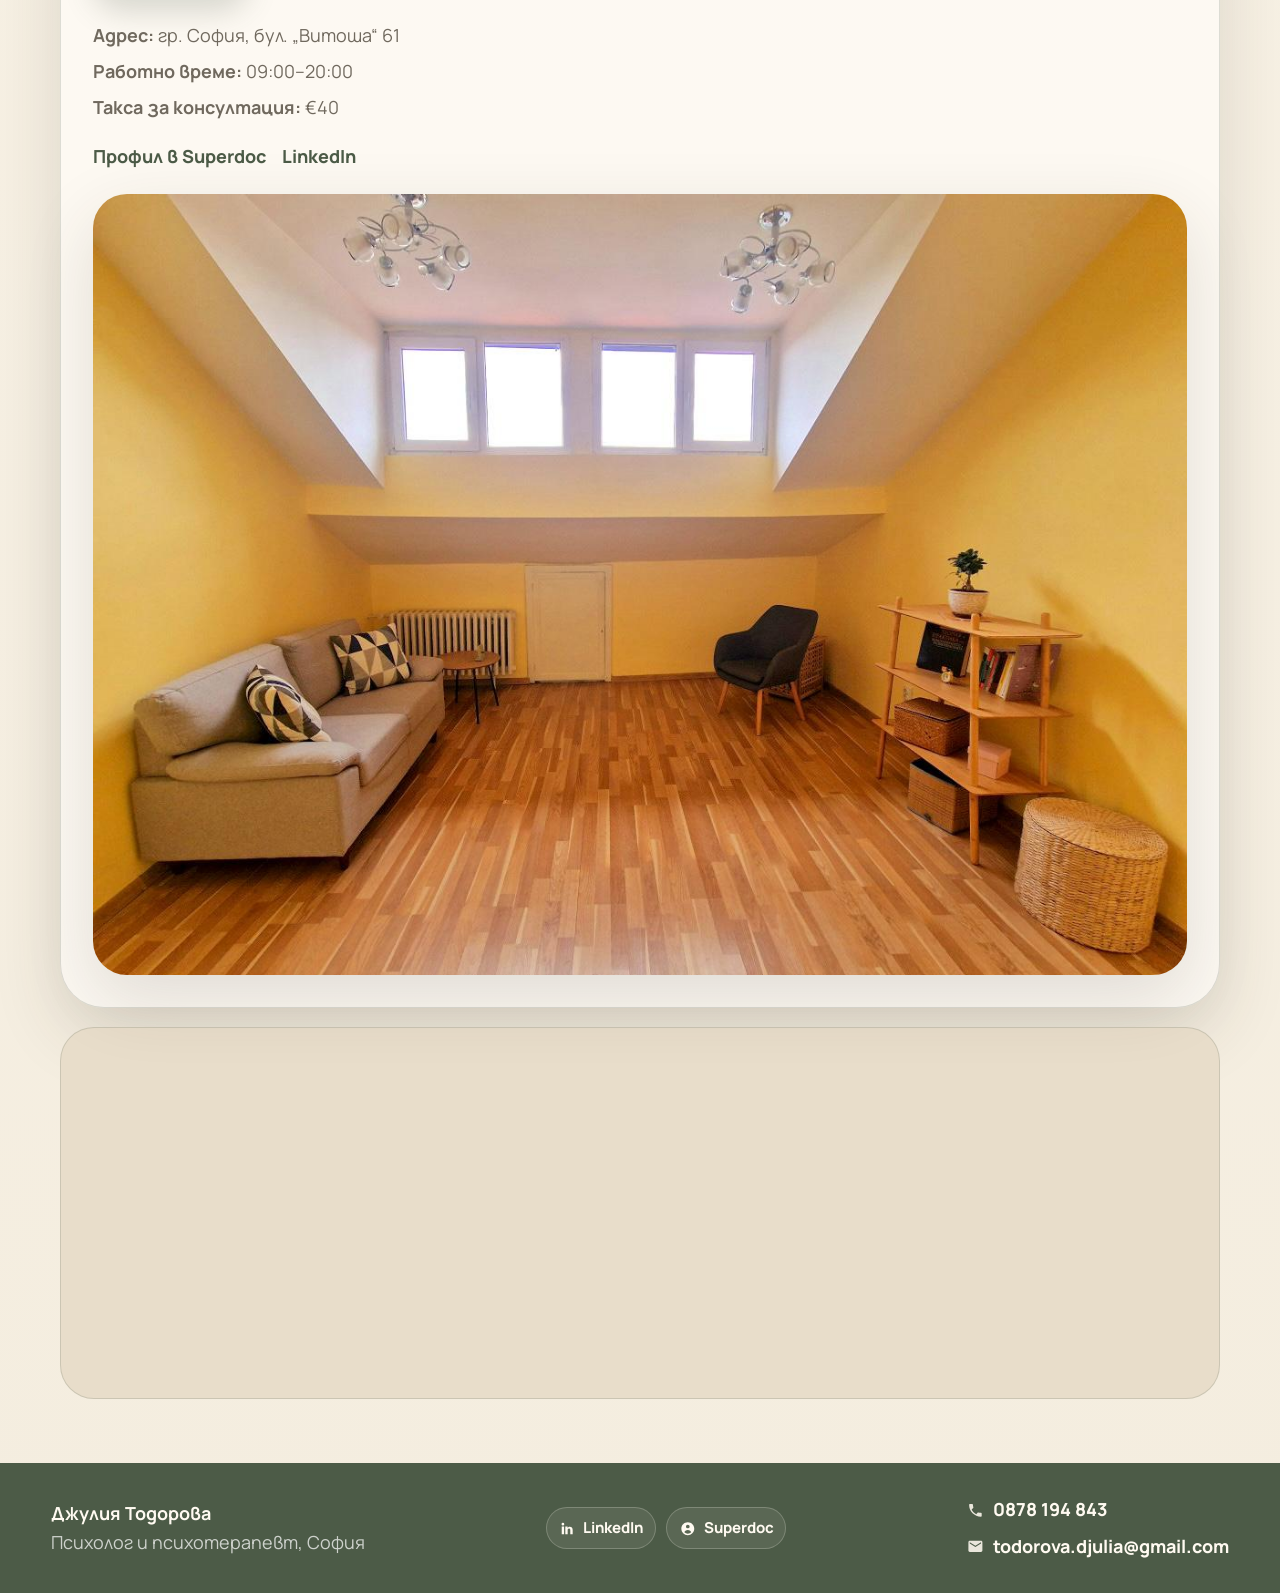
==== commit d698e579: "Update navigation labels and anchors" ====
--- a/index.html
+++ b/index.html
@@ -29,7 +29,7 @@
     <link rel="preconnect" href="https://fonts.gstatic.com" crossorigin />
     <link href="https://fonts.googleapis.com/css2?family=Manrope:wght@400;500;600;700;800&display=swap" rel="stylesheet" />
     <link rel="preload" as="image" href="assets/julia-todorova-portrait.jpg" />
-    <link rel="stylesheet" href="styles.css?v=20260523-contact-footer" />
+    <link rel="stylesheet" href="styles.css?v=20260523-nav-anchors" />
 
     <script type="application/ld+json">
       {
@@ -83,10 +83,10 @@
       </a>
 
       <nav class="nav-links" aria-label="Навигация">
-        <a href="#about">За мен</a>
-        <a href="#support">Подкрепа</a>
-        <a href="#approach">Подход</a>
-        <a href="#contacts">Контакти</a>
+        <a href="#za-men">За мен</a>
+        <a href="#pomosht">Помощ</a>
+        <a href="#podhod">Подход</a>
+        <a href="#kontakti">Контакти</a>
       </nav>
 
       <a class="btn btn-small" href="tel:+359878194843">Запитване за консултация</a>
@@ -104,7 +104,7 @@
 
           <div class="hero-actions">
             <a class="btn" href="tel:+359878194843">Заявете консултация</a>
-            <a class="btn btn-ghost" href="#contacts">Вижте адреса</a>
+            <a class="btn btn-ghost" href="#kontakti">Вижте адреса</a>
           </div>
 
         </div>
@@ -135,7 +135,7 @@
         </ul>
       </section>
 
-      <section id="about" class="section-shell about-section">
+      <section id="za-men" class="section-shell about-section">
         <div class="about-card">
           <div class="about-copy">
             <h2>Квалификация и професионален опит</h2>
@@ -169,7 +169,7 @@
         </div>
       </section>
 
-      <section id="support" class="section-shell support-section">
+      <section id="pomosht" class="section-shell support-section">
         <div class="section-heading centered">
           <h2>С какво мога да помогна</h2>
           <p>
@@ -195,7 +195,7 @@
         </ul>
       </section>
 
-      <section id="approach" class="approach-section">
+      <section id="podhod" class="approach-section">
         <div class="section-shell approach-card">
           <div class="approach-heading">
             <h2>Как протича психоаналитичната психотерапия</h2>
@@ -278,7 +278,7 @@
         </div>
       </section>
 
-      <section id="contacts" class="section-shell contact-section">
+      <section id="kontakti" class="section-shell contact-section">
         <div class="contact-card">
           <div>
             <p class="eyebrow">Кабинет и контакти</p>
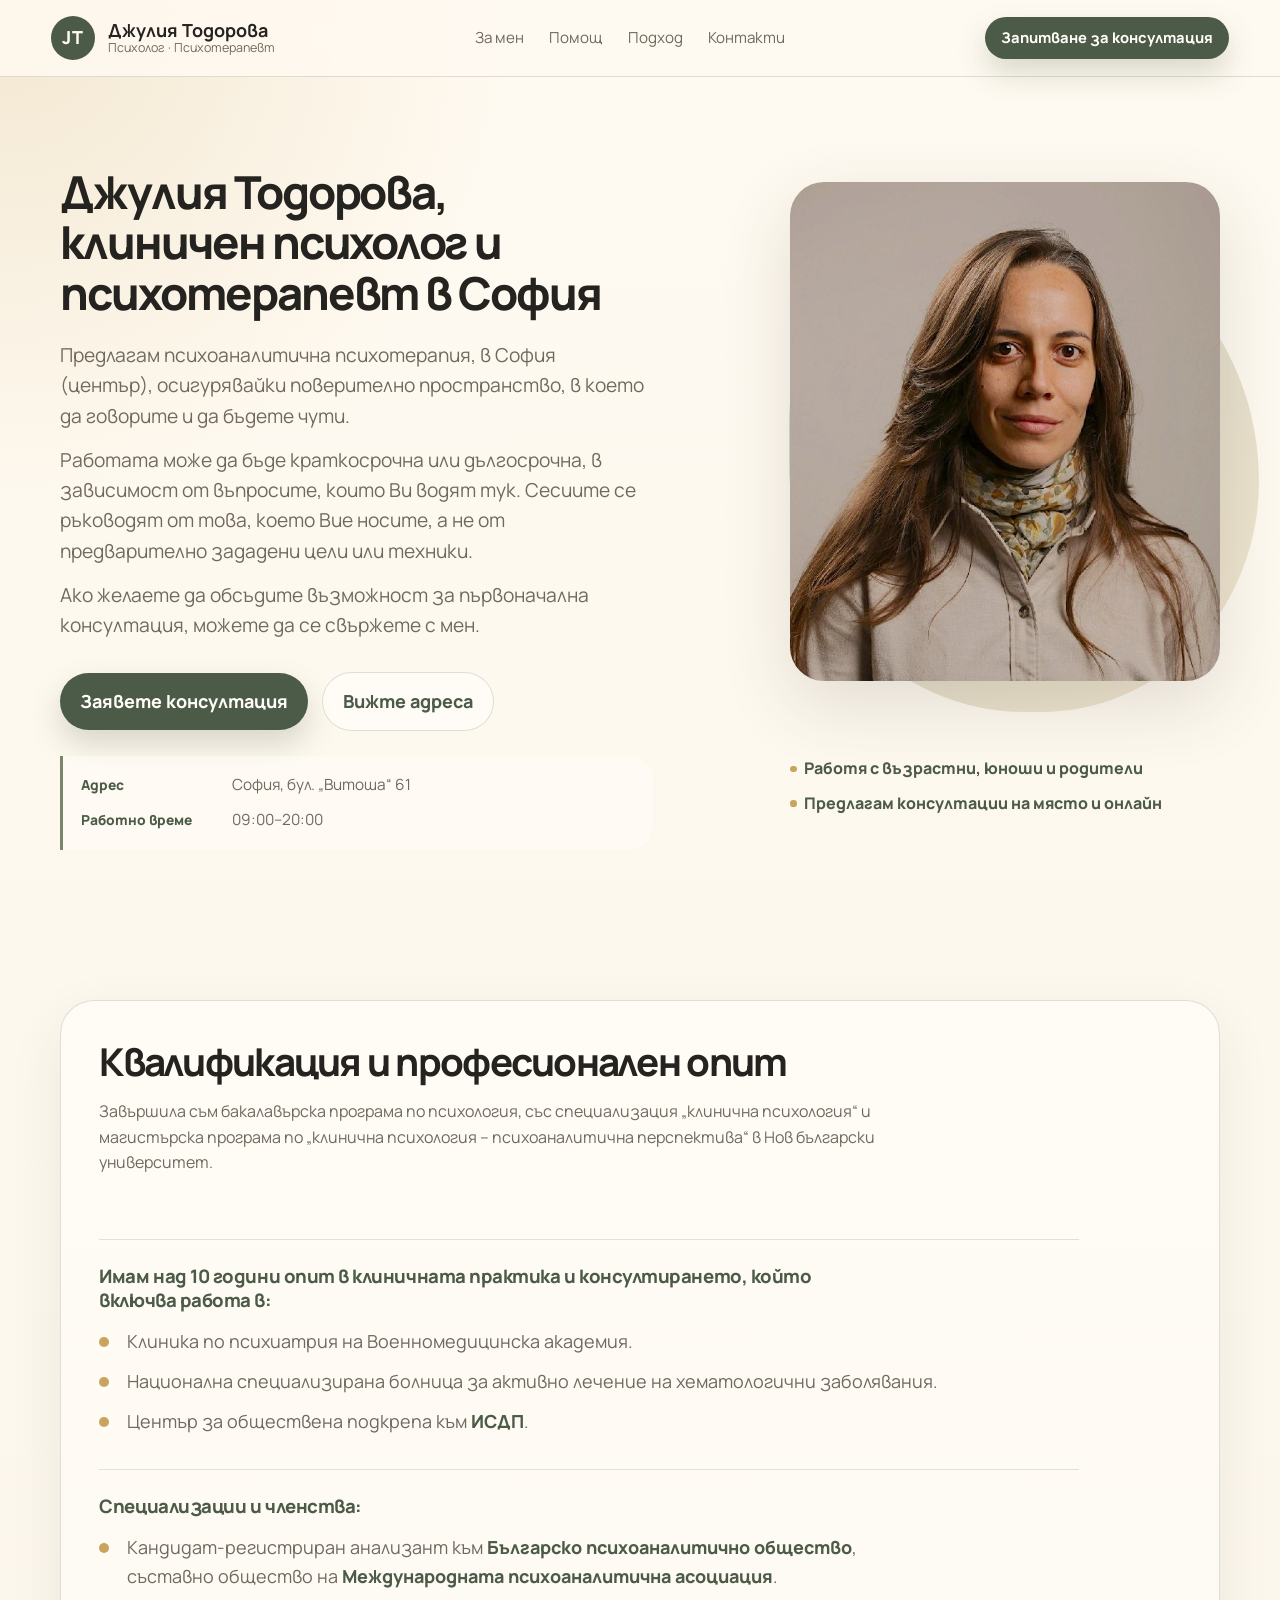
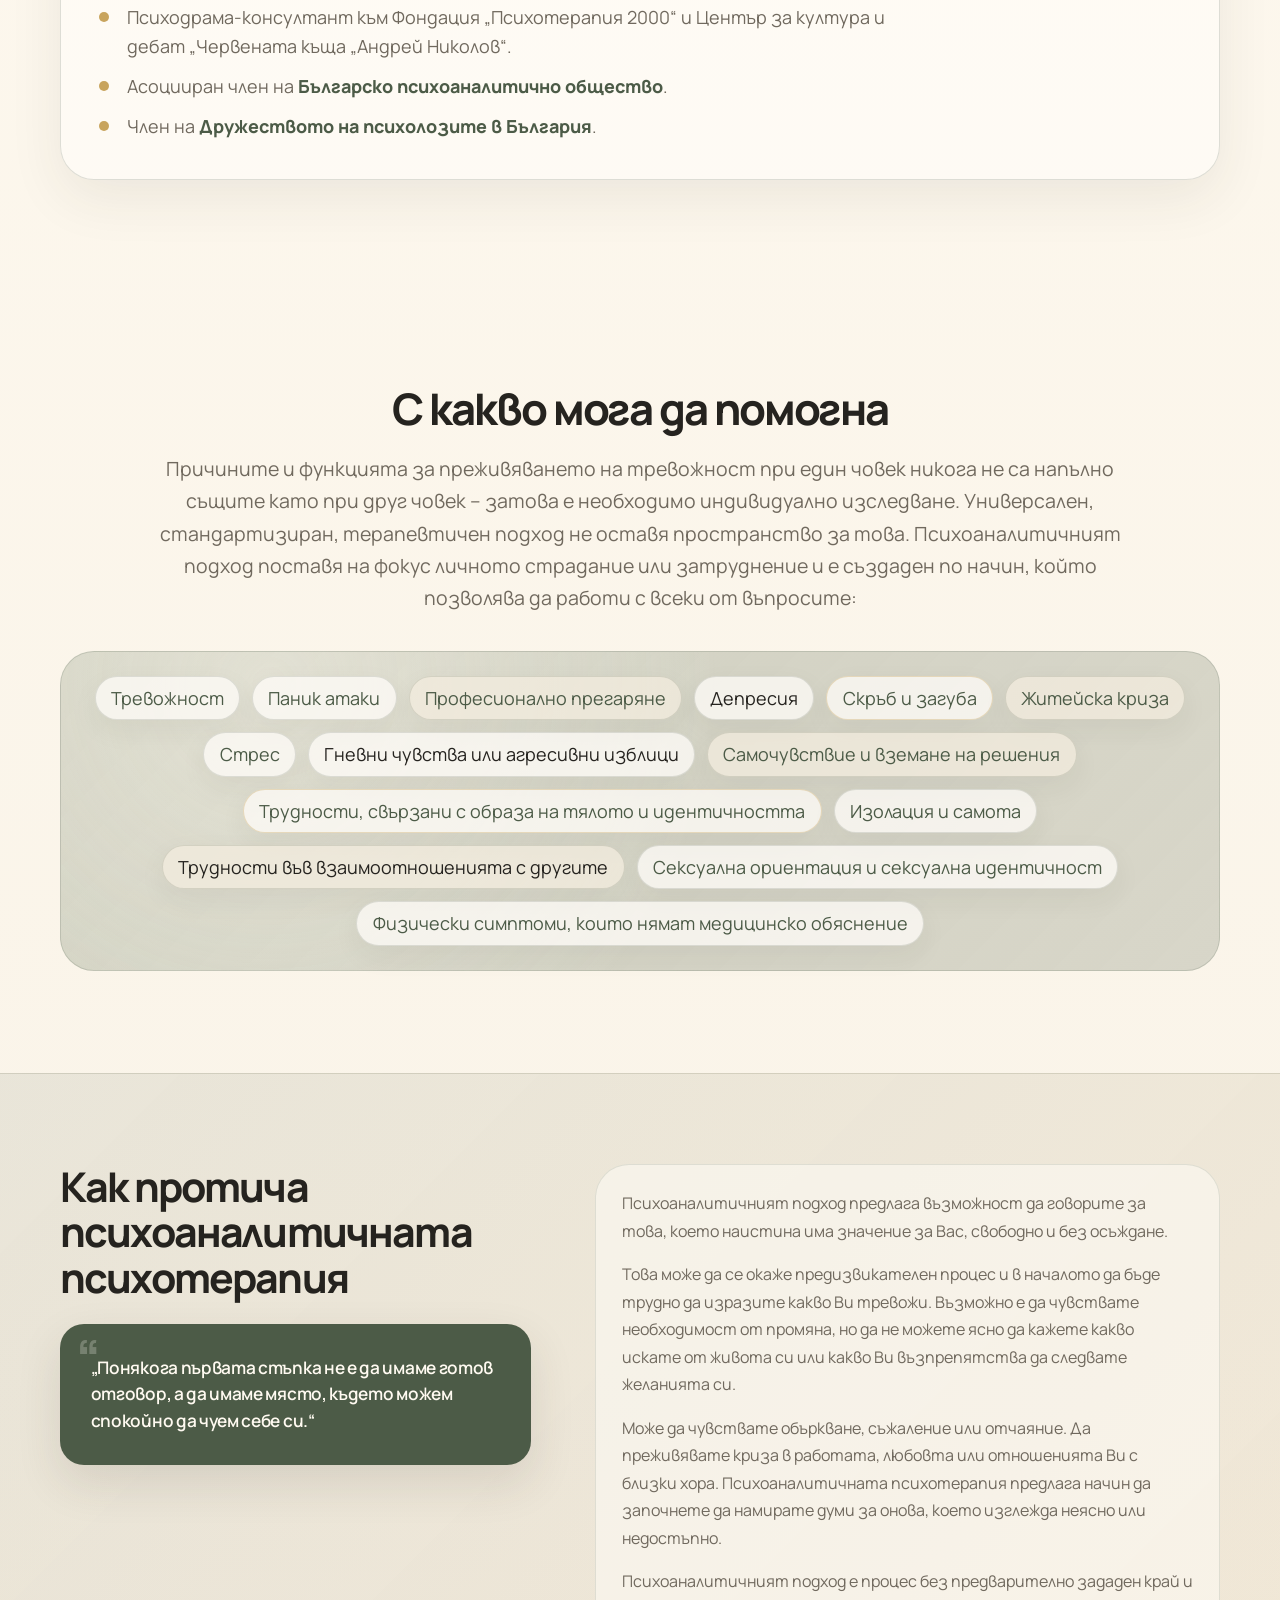
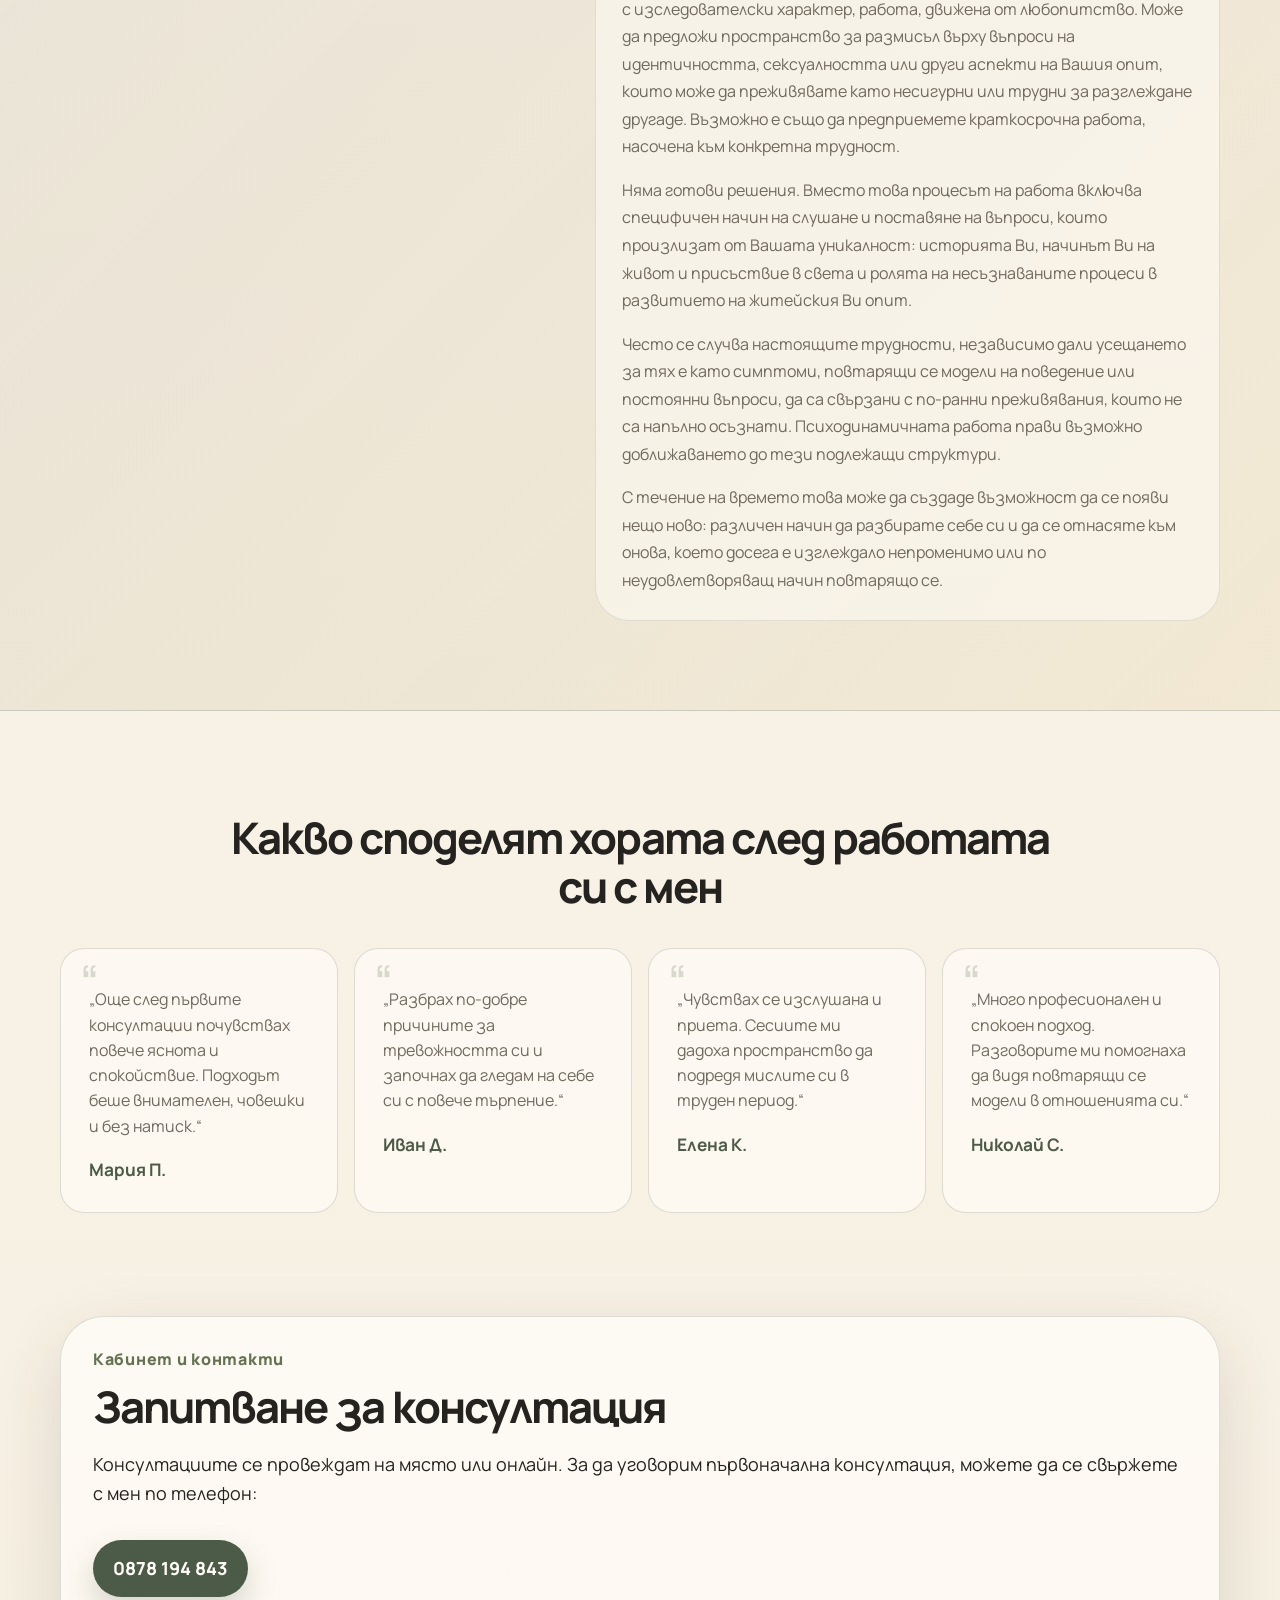
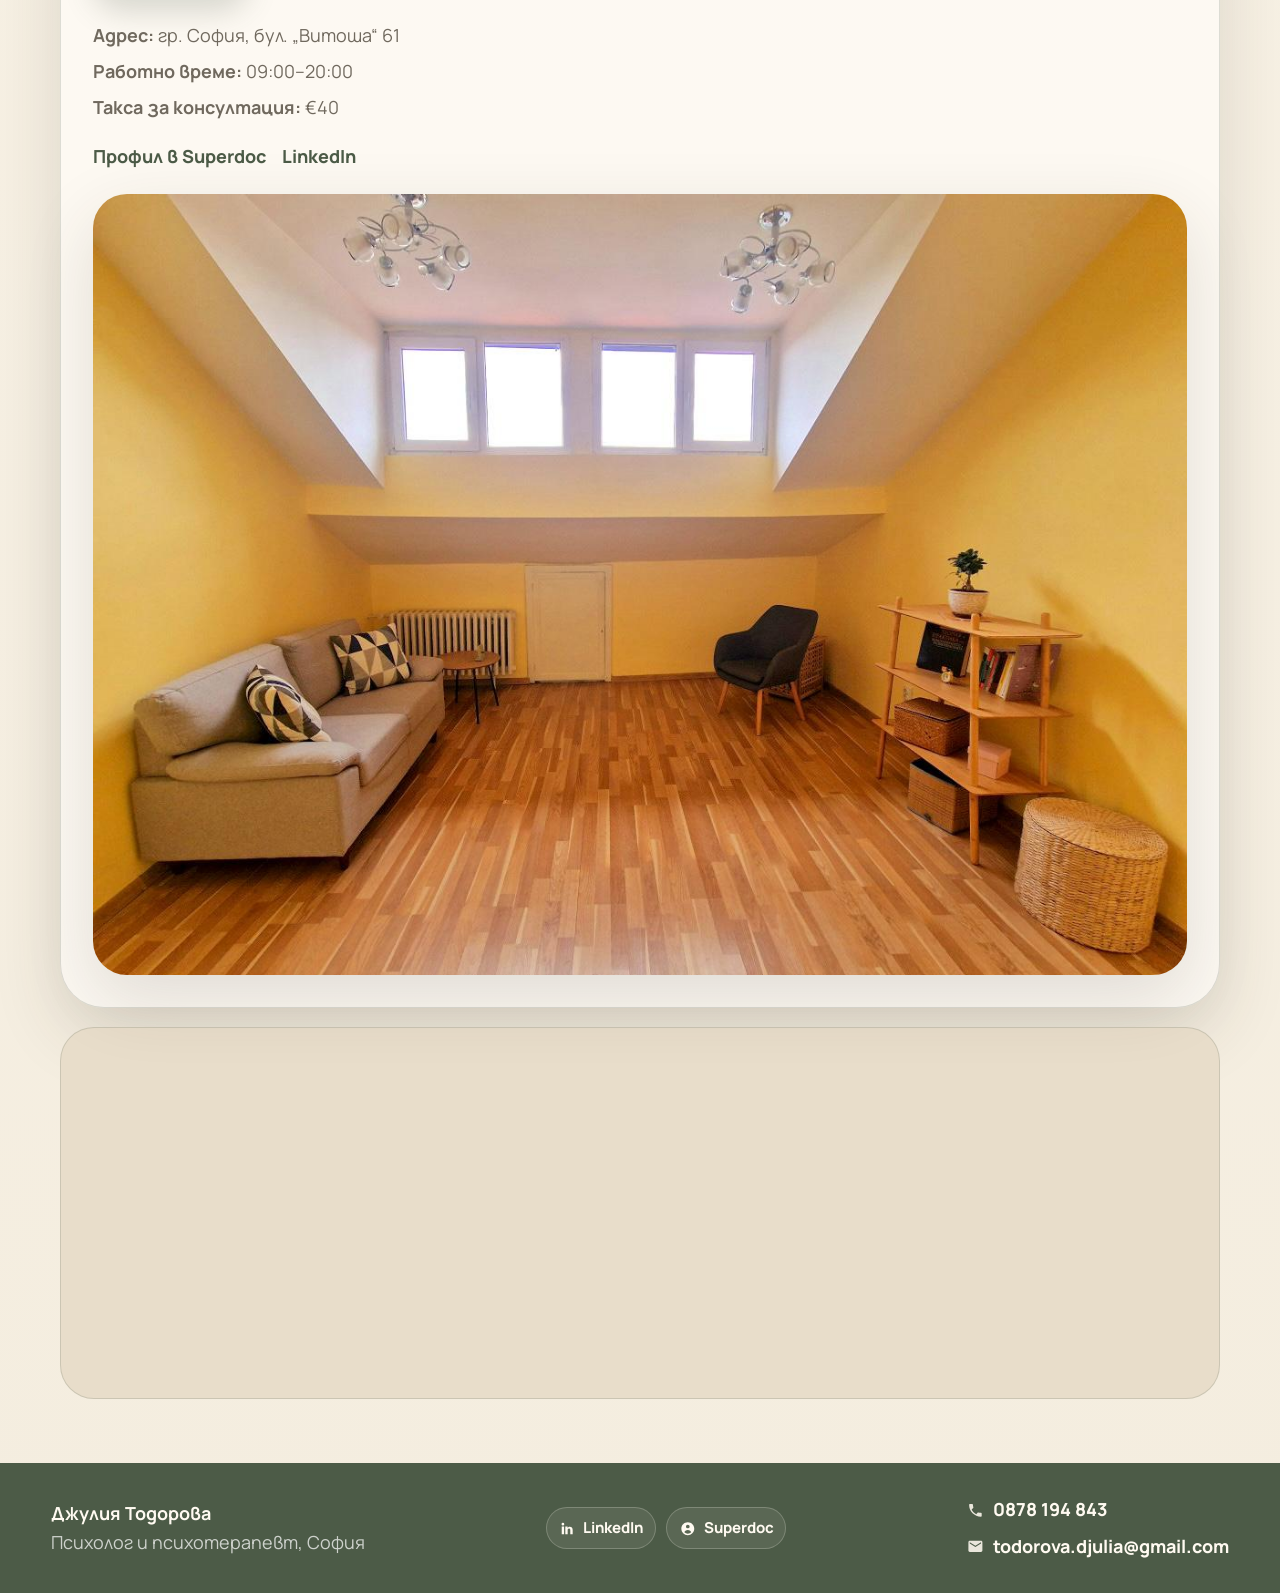
==== commit 6b51d236: "Fix qualifications punctuation" ====
--- a/index.html
+++ b/index.html
@@ -6,7 +6,7 @@
     <title>Джулия Тодорова | Психолог и психотерапевт в София</title>
     <meta
       name="description"
-      content="Джулия Тодорова е психолог и психотерапевт в София. Индивидуални консултации на живо при тревожност, напрежение, житейски кризи, загуба и трудности във взаимоотношенията."
+      content="Джулия Тодорова е психолог и психотерапевт в София. Психоаналитична психотерапия и консултации на място или онлайн при тревожност, кризи и лични трудности."
     />
     <meta
       name="keywords"
@@ -14,33 +14,62 @@
     />
     <meta name="robots" content="index, follow" />
     <meta name="theme-color" content="#e9deca" />
-    <link rel="canonical" href="https://example.com/" />
+    <link rel="canonical" href="https://mddechevs.github.io/Julia-site/" />
 
     <meta property="og:type" content="website" />
     <meta property="og:locale" content="bg_BG" />
+    <meta property="og:site_name" content="Джулия Тодорова" />
+    <meta property="og:url" content="https://mddechevs.github.io/Julia-site/" />
     <meta property="og:title" content="Джулия Тодорова | Психолог и психотерапевт в София" />
     <meta
       property="og:description"
-      content="Психологическа подкрепа в София при тревожност, напрежение, житейски кризи и трудности във взаимоотношенията."
+      content="Психоаналитична психотерапия и психологически консултации в София, на място или онлайн."
     />
-    <meta property="og:image" content="assets/julia-todorova-portrait.jpg" />
+    <meta property="og:image" content="https://mddechevs.github.io/Julia-site/assets/julia-todorova-portrait.jpg" />
+    <meta property="og:image:alt" content="Джулия Тодорова, психолог и психотерапевт в София" />
+    <meta name="twitter:card" content="summary_large_image" />
+    <meta name="twitter:title" content="Джулия Тодорова | Психолог и психотерапевт в София" />
+    <meta
+      name="twitter:description"
+      content="Психоаналитична психотерапия и психологически консултации в София, на място или онлайн."
+    />
+    <meta name="twitter:image" content="https://mddechevs.github.io/Julia-site/assets/julia-todorova-portrait.jpg" />
 
     <link rel="preconnect" href="https://fonts.googleapis.com" />
     <link rel="preconnect" href="https://fonts.gstatic.com" crossorigin />
     <link href="https://fonts.googleapis.com/css2?family=Manrope:wght@400;500;600;700;800&display=swap" rel="stylesheet" />
     <link rel="preload" as="image" href="assets/julia-todorova-portrait.jpg" />
-    <link rel="stylesheet" href="styles.css?v=20260523-nav-anchors" />
+    <link rel="stylesheet" href="styles.css?v=20260523-qualification-punctuation" />
 
     <script type="application/ld+json">
       {
         "@context": "https://schema.org",
         "@type": "MedicalBusiness",
+        "@id": "https://mddechevs.github.io/Julia-site/#business",
         "name": "Джулия Тодорова - психолог и психотерапевт",
-        "description": "Индивидуални психологически консултации и психоаналитична психотерапия в София.",
-        "image": "assets/julia-todorova-portrait.jpg",
+        "url": "https://mddechevs.github.io/Julia-site/",
+        "description": "Психоаналитична психотерапия и индивидуални психологически консултации в София, на място или онлайн.",
+        "image": "https://mddechevs.github.io/Julia-site/assets/julia-todorova-portrait.jpg",
         "telephone": "+359878194843",
         "email": "todorova.djulia@gmail.com",
         "priceRange": "€40",
+        "currenciesAccepted": "EUR, BGN",
+        "medicalSpecialty": "Psychology",
+        "areaServed": {
+          "@type": "City",
+          "name": "София"
+        },
+        "knowsAbout": [
+          "психоаналитична психотерапия",
+          "психологически консултации",
+          "тревожност",
+          "паник атаки",
+          "професионално прегаряне",
+          "депресия",
+          "скръб и загуба",
+          "житейска криза",
+          "трудности във взаимоотношенията"
+        ],
         "offers": {
           "@type": "Offer",
           "name": "Психологическа консултация",
@@ -53,6 +82,15 @@
           "streetAddress": "бул. Витоша 61",
           "addressLocality": "София",
           "addressCountry": "BG"
+        },
+        "hasMap": "https://www.google.com/maps?q=%D0%B1%D1%83%D0%BB.%20%D0%92%D0%B8%D1%82%D0%BE%D1%88%D0%B0%2061%2C%20%D0%A1%D0%BE%D1%84%D0%B8%D1%8F",
+        "contactPoint": {
+          "@type": "ContactPoint",
+          "telephone": "+359878194843",
+          "email": "todorova.djulia@gmail.com",
+          "contactType": "appointments",
+          "areaServed": "BG",
+          "availableLanguage": ["Bulgarian"]
         },
         "openingHoursSpecification": [
           {
@@ -150,19 +188,19 @@
             <div class="about-block">
               <h3>Имам над 10 години опит в клиничната практика и консултирането, който включва работа в:</h3>
               <ul class="check-list">
-                <li>Клиника по психиатрия на Военномедицинска академия</li>
-                <li>Национална специализирана болница за активно лечение на хематологични заболявания</li>
-                <li>Център за обществена подкрепа към <a href="https://sapibg.org/bg" target="_blank" rel="noopener">ИСДП</a></li>
+                <li>Клиника по психиатрия на Военномедицинска академия.</li>
+                <li>Национална специализирана болница за активно лечение на хематологични заболявания.</li>
+                <li>Център за обществена подкрепа към <a href="https://sapibg.org/bg" target="_blank" rel="noopener">ИСДП</a>.</li>
               </ul>
             </div>
 
             <div class="about-block">
-              <h3>Специализации и членства</h3>
+              <h3>Специализации и членства:</h3>
               <ul class="check-list">
-                <li>Кандидат-регистриран анализант към <a href="https://www.psychoanalysis.bg/" target="_blank" rel="noopener">Българско психоаналитично общество</a>, съставно общество на <a href="https://www.ipa.world/IPA/Dev/Our_Org/Societies/SharedContent/SocietyMaster.aspx?ContactKey=8a3a1b31-9190-4e62-b5f4-78b2bbd3730c&ID=158153&CCOCommittee=1#CCOCommittee" target="_blank" rel="noopener">Международната психоаналитична асоциация</a></li>
-                <li>Психодрама-консултант към Фондация „Психотерапия 2000“ и Център за култура и дебат „Червената къща Андрей Николов“</li>
-                <li>Асоцииран член на <a href="https://www.psychoanalysis.bg/?page_id=2774" target="_blank" rel="noopener">Българско психоаналитично общество</a></li>
-                <li>Член на <a href="http://psychology-bg.org/new-register/profile/?id=102369" target="_blank" rel="noopener">Дружеството на психолозите в България</a></li>
+                <li>Кандидат-регистриран анализант към <a href="https://www.psychoanalysis.bg/" target="_blank" rel="noopener">Българско психоаналитично общество</a>, съставно общество на <a href="https://www.ipa.world/IPA/Dev/Our_Org/Societies/SharedContent/SocietyMaster.aspx?ContactKey=8a3a1b31-9190-4e62-b5f4-78b2bbd3730c&ID=158153&CCOCommittee=1#CCOCommittee" target="_blank" rel="noopener">Международната психоаналитична асоциация</a>.</li>
+                <li>Психодрама-консултант към Фондация „Психотерапия 2000“ и Център за култура и дебат „Червената къща „Андрей Николов“.</li>
+                <li>Асоцииран член на <a href="https://www.psychoanalysis.bg/?page_id=2774" target="_blank" rel="noopener">Българско психоаналитично общество</a>.</li>
+                <li>Член на <a href="http://psychology-bg.org/new-register/profile/?id=102369" target="_blank" rel="noopener">Дружеството на психолозите в България</a>.</li>
               </ul>
             </div>
           </div>
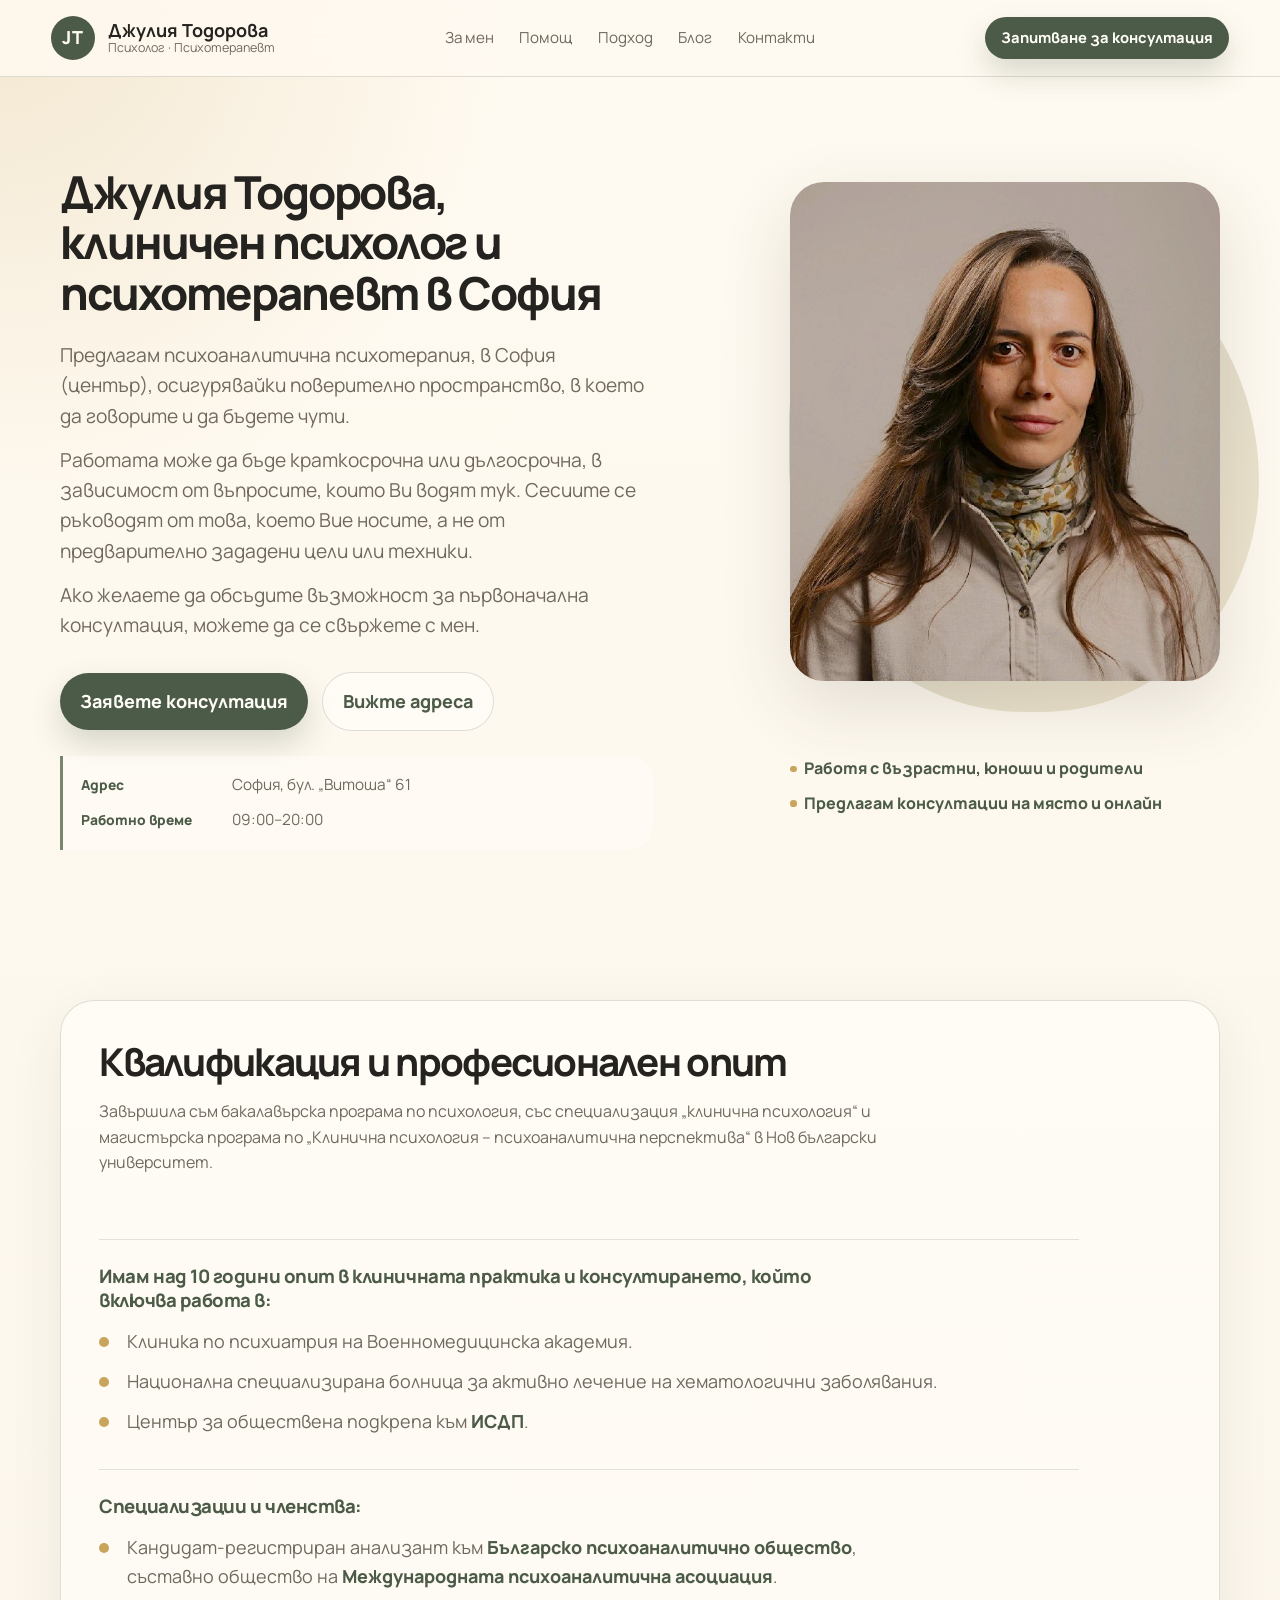
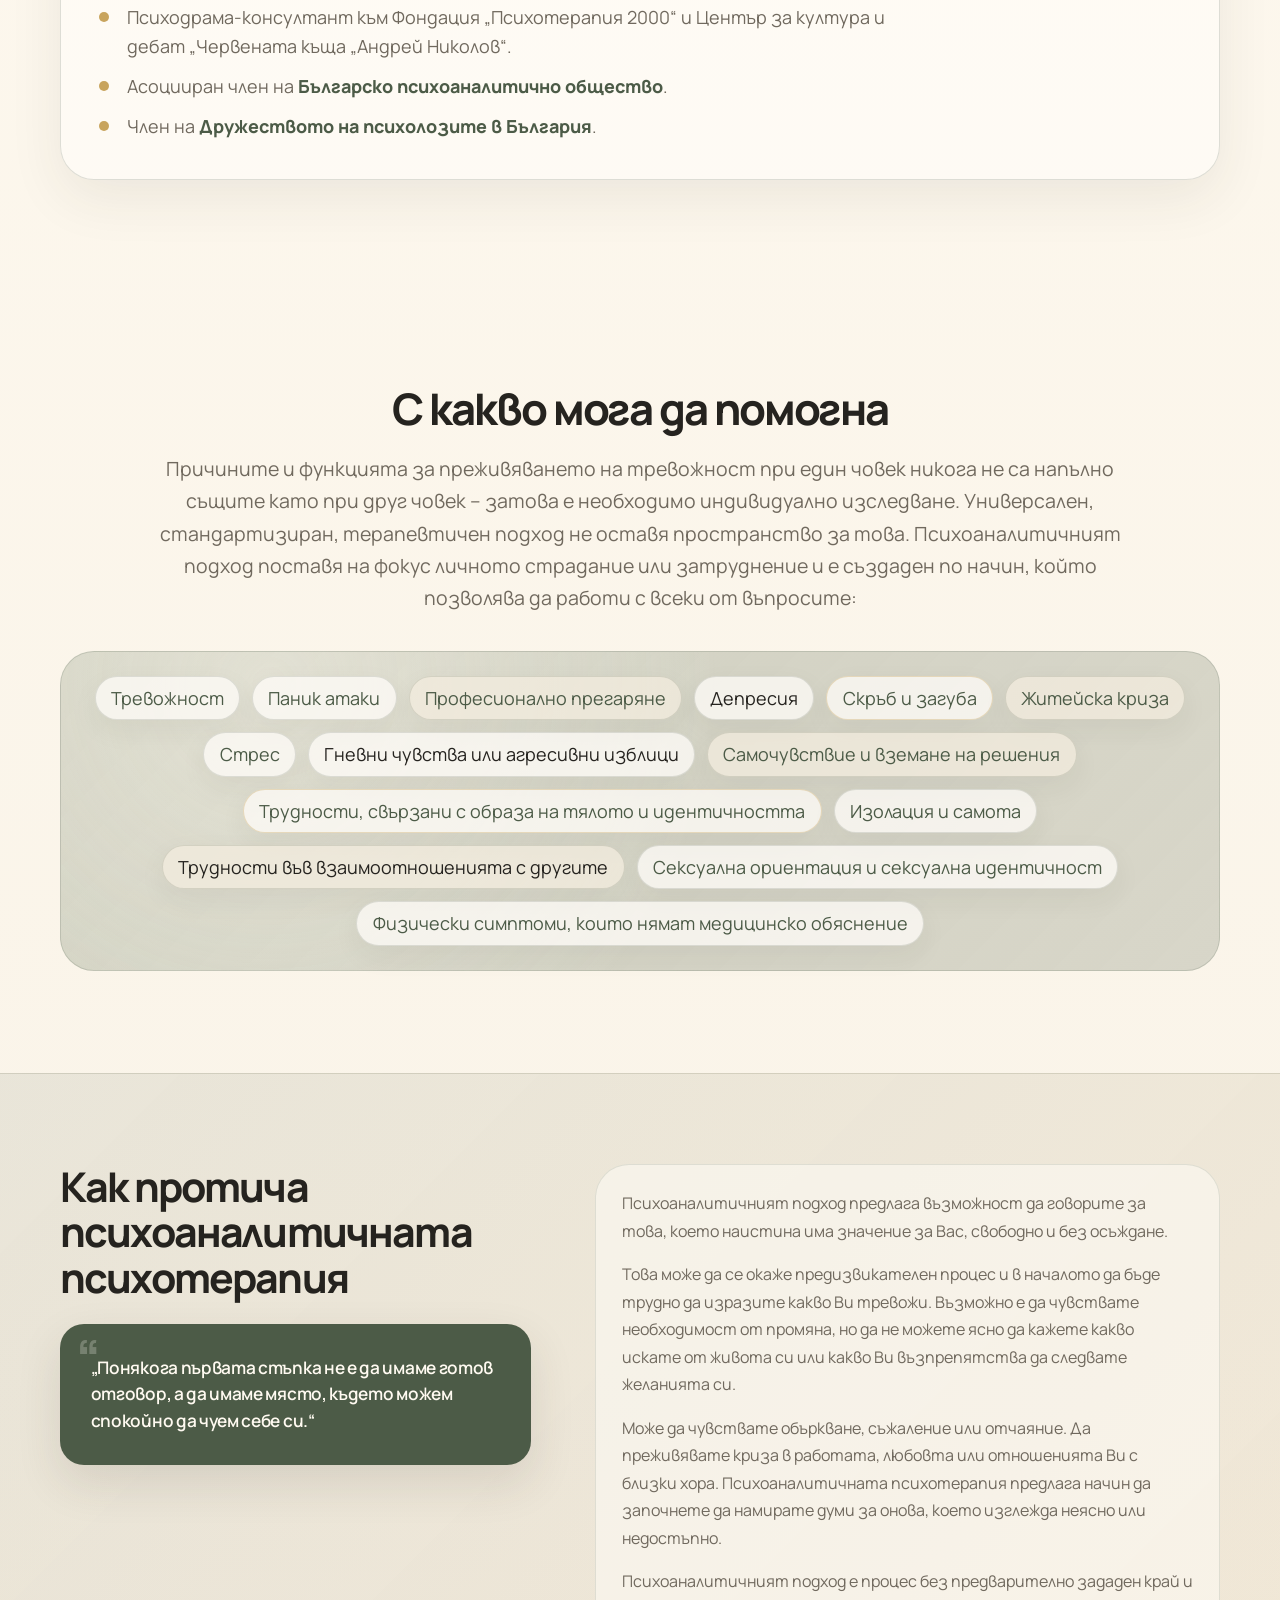
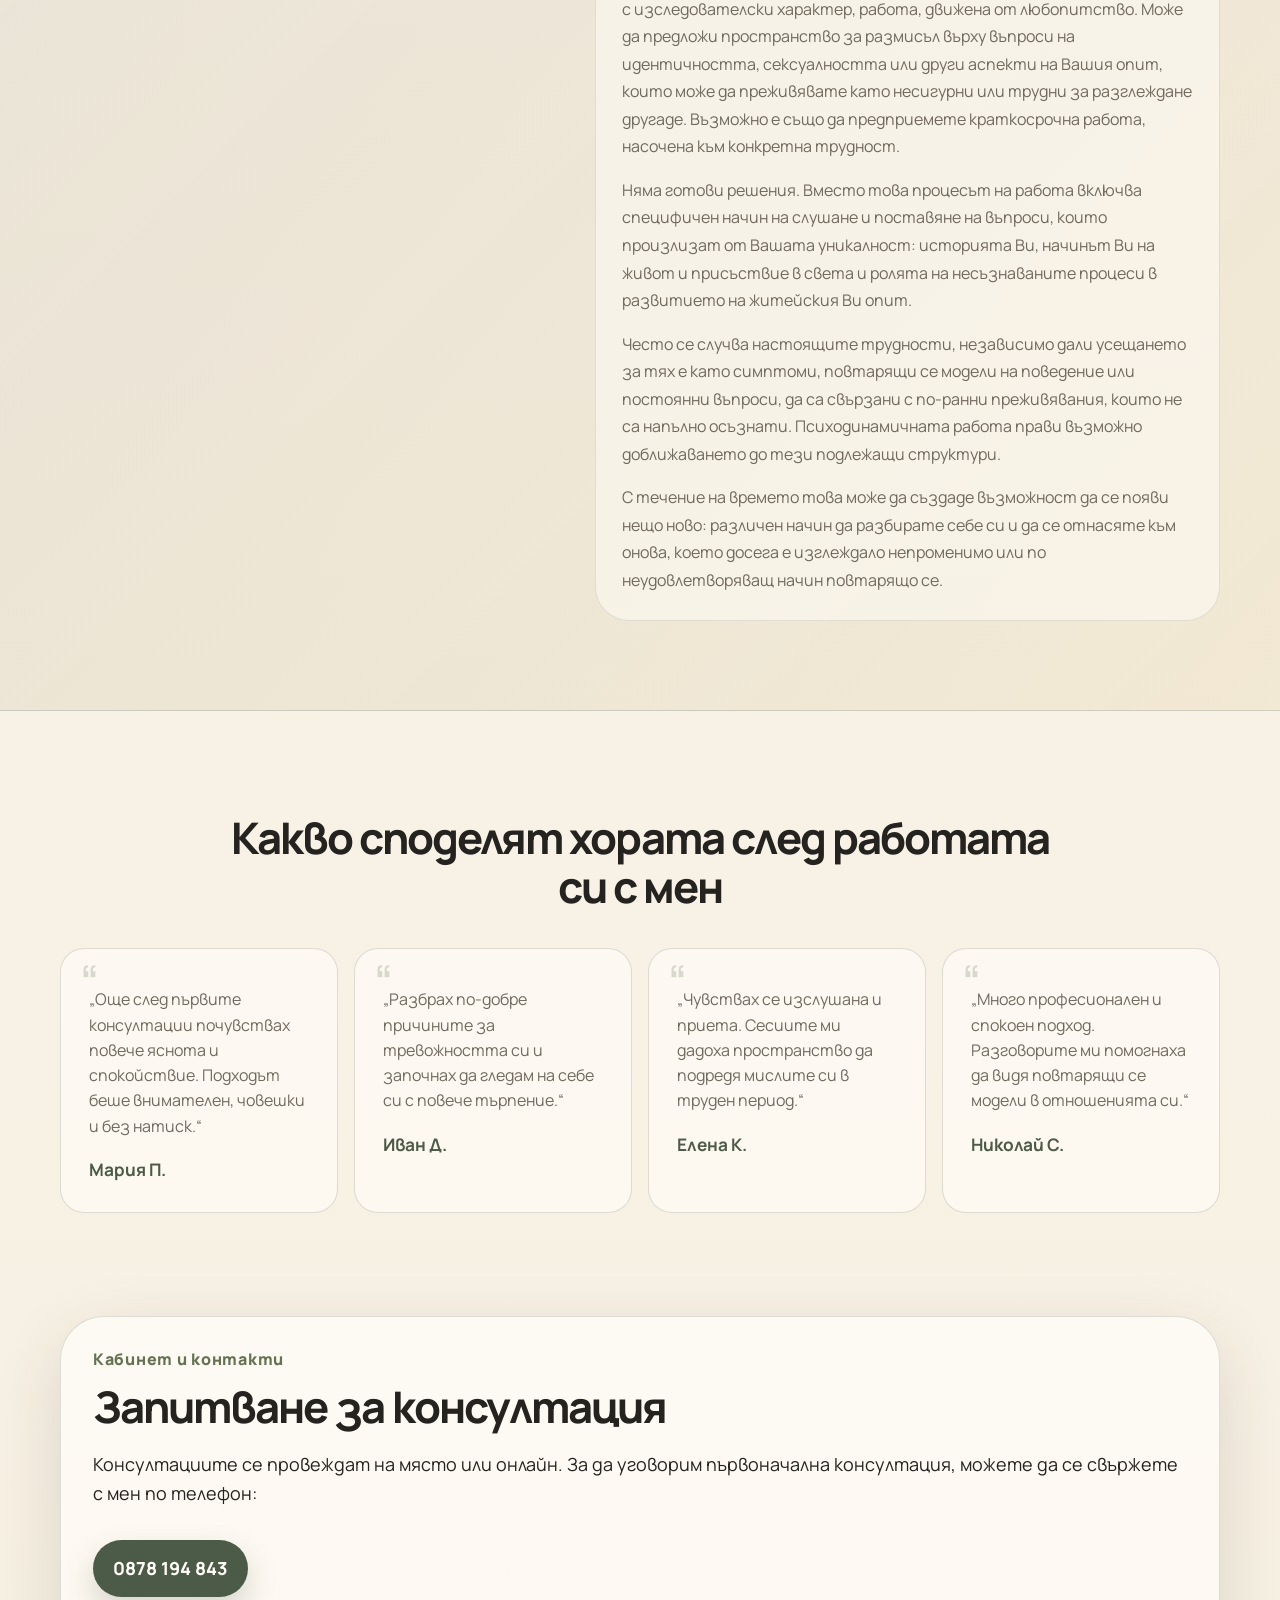
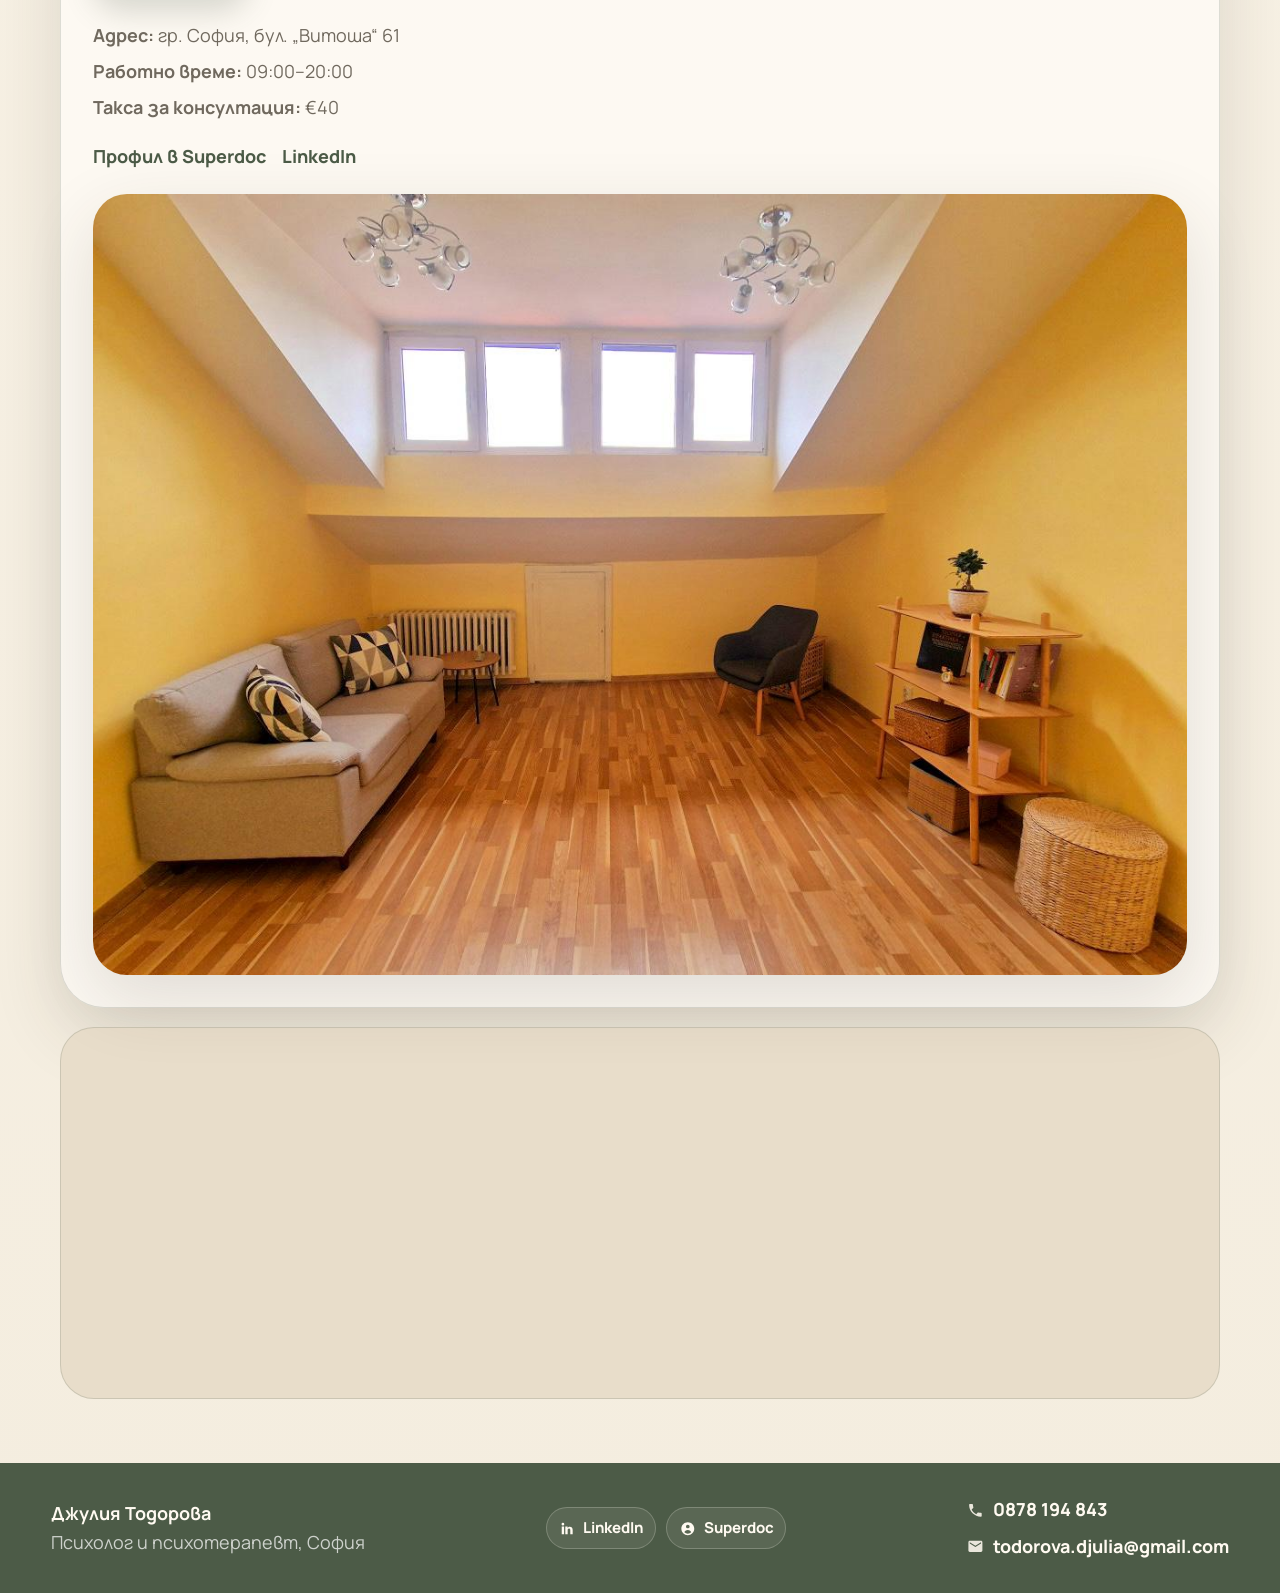
==== commit 46314ea3: "Add blog and first article" ====
--- a/index.html
+++ b/index.html
@@ -14,18 +14,18 @@
     />
     <meta name="robots" content="index, follow" />
     <meta name="theme-color" content="#e9deca" />
-    <link rel="canonical" href="https://mddechevs.github.io/Julia-site/" />
+    <link rel="canonical" href="https://www.juliatodorova.bg/" />
 
     <meta property="og:type" content="website" />
     <meta property="og:locale" content="bg_BG" />
     <meta property="og:site_name" content="Джулия Тодорова" />
-    <meta property="og:url" content="https://mddechevs.github.io/Julia-site/" />
+    <meta property="og:url" content="https://www.juliatodorova.bg/" />
     <meta property="og:title" content="Джулия Тодорова | Психолог и психотерапевт в София" />
     <meta
       property="og:description"
       content="Психоаналитична психотерапия и психологически консултации в София, на място или онлайн."
     />
-    <meta property="og:image" content="https://mddechevs.github.io/Julia-site/assets/julia-todorova-portrait.jpg" />
+    <meta property="og:image" content="https://www.juliatodorova.bg/assets/julia-todorova-portrait.jpg" />
     <meta property="og:image:alt" content="Джулия Тодорова, психолог и психотерапевт в София" />
     <meta name="twitter:card" content="summary_large_image" />
     <meta name="twitter:title" content="Джулия Тодорова | Психолог и психотерапевт в София" />
@@ -33,23 +33,23 @@
       name="twitter:description"
       content="Психоаналитична психотерапия и психологически консултации в София, на място или онлайн."
     />
-    <meta name="twitter:image" content="https://mddechevs.github.io/Julia-site/assets/julia-todorova-portrait.jpg" />
+    <meta name="twitter:image" content="https://www.juliatodorova.bg/assets/julia-todorova-portrait.jpg" />
 
     <link rel="preconnect" href="https://fonts.googleapis.com" />
     <link rel="preconnect" href="https://fonts.gstatic.com" crossorigin />
     <link href="https://fonts.googleapis.com/css2?family=Manrope:wght@400;500;600;700;800&display=swap" rel="stylesheet" />
     <link rel="preload" as="image" href="assets/julia-todorova-portrait.jpg" />
-    <link rel="stylesheet" href="styles.css?v=20260523-qualification-punctuation" />
+    <link rel="stylesheet" href="styles.css?v=20260630-blog" />
 
     <script type="application/ld+json">
       {
         "@context": "https://schema.org",
         "@type": "MedicalBusiness",
-        "@id": "https://mddechevs.github.io/Julia-site/#business",
+        "@id": "https://www.juliatodorova.bg/#business",
         "name": "Джулия Тодорова - психолог и психотерапевт",
-        "url": "https://mddechevs.github.io/Julia-site/",
+        "url": "https://www.juliatodorova.bg/",
         "description": "Психоаналитична психотерапия и индивидуални психологически консултации в София, на място или онлайн.",
-        "image": "https://mddechevs.github.io/Julia-site/assets/julia-todorova-portrait.jpg",
+        "image": "https://www.juliatodorova.bg/assets/julia-todorova-portrait.jpg",
         "telephone": "+359878194843",
         "email": "todorova.djulia@gmail.com",
         "priceRange": "€40",
@@ -124,6 +124,7 @@
         <a href="#za-men">За мен</a>
         <a href="#pomosht">Помощ</a>
         <a href="#podhod">Подход</a>
+        <a href="/blog/">Блог</a>
         <a href="#kontakti">Контакти</a>
       </nav>
 
@@ -179,7 +180,7 @@
             <h2>Квалификация и професионален опит</h2>
             <p>
               Завършила съм бакалавърска програма по психология, със специализация
-              „клинична психология“ и магистърска програма по „клинична психология –
+              „клинична психология“ и магистърска програма по „Клинична психология –
               психоаналитична перспектива“ в Нов български университет.
             </p>
           </div>
--- a/styles.css
+++ b/styles.css
@@ -645,6 +645,268 @@
   min-height: 370px;
   border: 0;
   display: block;
+}
+
+.blog-hero {
+  max-width: 900px;
+  padding: clamp(3.5rem, 8vw, 6rem) 0 clamp(2.5rem, 5vw, 4rem);
+}
+.blog-hero h1 {
+  max-width: 860px;
+}
+.blog-hero p:not(.eyebrow) {
+  max-width: 760px;
+  color: var(--muted);
+  font-size: clamp(1.05rem, 1.55vw, 1.22rem);
+  line-height: 1.68;
+}
+.blog-list-section {
+  padding-bottom: clamp(4rem, 8vw, 7rem);
+}
+.article-card {
+  display: grid;
+  grid-template-columns: minmax(220px, 320px) minmax(0, 1fr);
+  gap: 1.5rem;
+  align-items: center;
+  padding: clamp(1.35rem, 2.5vw, 2rem);
+  border: 1px solid var(--line);
+  border-radius: var(--radius-xl);
+  background: rgba(255, 253, 248, .72);
+  box-shadow: 0 18px 54px rgba(56, 48, 38, .08);
+}
+.article-card-image {
+  display: block;
+  overflow: hidden;
+  border-radius: var(--radius-lg);
+  background: var(--beige);
+}
+.article-card-image img {
+  display: block;
+  width: 100%;
+  aspect-ratio: 16 / 10;
+  height: auto;
+  object-fit: cover;
+}
+.article-card-copy .text-link {
+  display: inline-flex;
+  margin-top: 1rem;
+}
+.article-card h3 {
+  max-width: 820px;
+  margin-top: .45rem;
+  color: var(--sage-dark);
+  font-size: clamp(1.28rem, 2vw, 1.72rem);
+}
+.article-card h3 a {
+  text-decoration: none;
+}
+.article-card p {
+  max-width: 760px;
+  margin: .75rem 0 0;
+  color: var(--muted);
+  font-size: 1rem;
+  line-height: 1.62;
+}
+.article-card-byline {
+  display: flex;
+  align-items: center;
+  gap: .7rem;
+  color: var(--muted);
+}
+.article-card-byline img {
+  width: 42px;
+  height: 42px;
+  flex: 0 0 auto;
+  border-radius: 50%;
+  object-fit: cover;
+  object-position: 50% 18%;
+  background: var(--cream-2);
+}
+.article-card-byline p {
+  margin: 0;
+  color: var(--charcoal);
+  font-size: .92rem;
+  line-height: 1.2;
+  font-weight: 800;
+}
+.article-card-byline span {
+  display: inline-block;
+  margin: .15rem .65rem 0 0;
+  color: var(--muted);
+  font-size: .82rem;
+  line-height: 1.25;
+  font-weight: 620;
+}
+
+.article-layout {
+  max-width: 940px;
+  padding: clamp(2.2rem, 6vw, 4.5rem) 0 clamp(4rem, 8vw, 7rem);
+}
+.breadcrumb {
+  display: flex;
+  gap: .5rem;
+  align-items: center;
+  margin-bottom: 2rem;
+  color: var(--muted);
+  font-size: .94rem;
+}
+.breadcrumb a {
+  color: var(--sage-dark);
+  font-weight: 760;
+  text-decoration: none;
+}
+.article-header {
+  padding-bottom: clamp(2rem, 5vw, 3.5rem);
+  border-bottom: 1px solid var(--line);
+}
+.article-header h1 {
+  max-width: 920px;
+}
+.article-byline {
+  display: flex;
+  align-items: center;
+  gap: .75rem;
+  margin-top: clamp(1rem, 2vw, 1.45rem);
+  color: var(--muted);
+}
+.article-byline img {
+  width: 48px;
+  height: 48px;
+  flex: 0 0 auto;
+  border-radius: 50%;
+  object-fit: cover;
+  object-position: 50% 18%;
+  background: var(--cream-2);
+  box-shadow: 0 8px 22px rgba(56, 48, 38, .1);
+}
+.article-byline p {
+  margin: 0;
+  color: var(--charcoal);
+  font-size: .98rem;
+  line-height: 1.2;
+  font-weight: 820;
+}
+.article-byline span {
+  display: inline-block;
+  margin: .18rem .7rem 0 0;
+  color: var(--muted);
+  font-size: .84rem;
+  line-height: 1.28;
+  font-weight: 620;
+}
+.article-featured {
+  margin: clamp(1.8rem, 4vw, 3rem) 0 0;
+}
+.article-featured img {
+  display: block;
+  width: 100%;
+  height: auto;
+  border-radius: var(--radius-xl);
+  box-shadow: 0 18px 54px rgba(56, 48, 38, .12);
+}
+.article-featured figcaption {
+  margin-top: .75rem;
+  color: var(--muted);
+  font-size: .9rem;
+  line-height: 1.5;
+}
+.article-featured figcaption a {
+  color: var(--sage-dark);
+  font-weight: 760;
+  text-decoration: none;
+}
+.article-body {
+  padding-top: clamp(2rem, 5vw, 3.5rem);
+}
+.article-body p,
+.article-body li {
+  color: var(--muted);
+  font-size: clamp(1.02rem, 1.2vw, 1.12rem);
+  line-height: 1.78;
+}
+.article-body p {
+  margin: 0;
+}
+.article-body p + p {
+  margin-top: 1rem;
+}
+.article-body h2 {
+  margin: clamp(2.6rem, 5vw, 4rem) 0 1rem;
+  color: var(--sage-dark);
+  font-size: clamp(1.55rem, 2.6vw, 2.25rem);
+  letter-spacing: -0.035em;
+}
+.article-body a {
+  color: var(--sage-dark);
+  font-weight: 760;
+  text-underline-offset: .25em;
+}
+.article-figure {
+  max-width: 620px;
+  margin: clamp(1.8rem, 4vw, 3rem) auto;
+}
+.article-figure-wide {
+  max-width: 940px;
+}
+.article-figure img {
+  width: 100%;
+  height: auto;
+  border-radius: var(--radius-lg);
+  box-shadow: 0 18px 54px rgba(56, 48, 38, .12);
+}
+.article-figure figcaption {
+  margin-top: .7rem;
+  color: var(--muted);
+  font-size: .9rem;
+  line-height: 1.5;
+}
+.article-figure figcaption a {
+  color: var(--sage-dark);
+  font-weight: 760;
+  text-decoration: none;
+}
+.article-note {
+  margin: clamp(2rem, 4vw, 3rem) 0 0;
+  padding: clamp(1rem, 2vw, 1.35rem);
+  border-left: 3px solid var(--gold);
+  border-radius: 0 var(--radius-lg) var(--radius-lg) 0;
+  background: rgba(255, 253, 248, .62);
+}
+.sources-list {
+  display: grid;
+  gap: .7rem;
+  margin: 0;
+  padding-left: 1.35rem;
+}
+.article-author {
+  display: grid;
+  grid-template-columns: 120px 1fr;
+  gap: 1.25rem;
+  align-items: center;
+  margin-top: clamp(3rem, 6vw, 5rem);
+  padding: clamp(1.15rem, 2.5vw, 1.8rem);
+  border: 1px solid var(--line);
+  border-radius: var(--radius-xl);
+  background: rgba(255, 253, 248, .72);
+  box-shadow: 0 18px 54px rgba(56, 48, 38, .08);
+}
+.article-author img {
+  width: 120px;
+  height: 120px;
+  border-radius: 50%;
+  object-fit: cover;
+  object-position: 50% 16%;
+  background: var(--cream-2);
+}
+.article-author h2 {
+  font-size: clamp(1.45rem, 2vw, 1.85rem);
+}
+.article-author p {
+  max-width: 620px;
+  margin: .55rem 0 1rem;
+  color: var(--muted);
+  font-size: 1rem;
+  line-height: 1.62;
 }
 
 .site-footer {
@@ -736,6 +998,7 @@
   .approach-card { grid-template-columns: 1fr; }
   .approach-heading { position: static; }
   .approach-copy { max-width: none; }
+  .article-card { grid-template-columns: 1fr; }
 }
 
 @media (max-width: 640px) {
@@ -781,6 +1044,17 @@
   .site-footer { flex-direction: column; align-items: flex-start; padding-bottom: 2.2rem; }
   .footer-social,
   .footer-contact { width: 100%; min-width: 0; }
+  .blog-hero { padding-top: 2.5rem; }
+  .article-layout { padding-top: 2rem; }
+  .article-byline { align-items: center; }
+  .article-author {
+    grid-template-columns: 1fr;
+    text-align: left;
+  }
+  .article-author img {
+    width: 96px;
+    height: 96px;
+  }
   .mobile-call {
     position: fixed;
     left: 1rem;
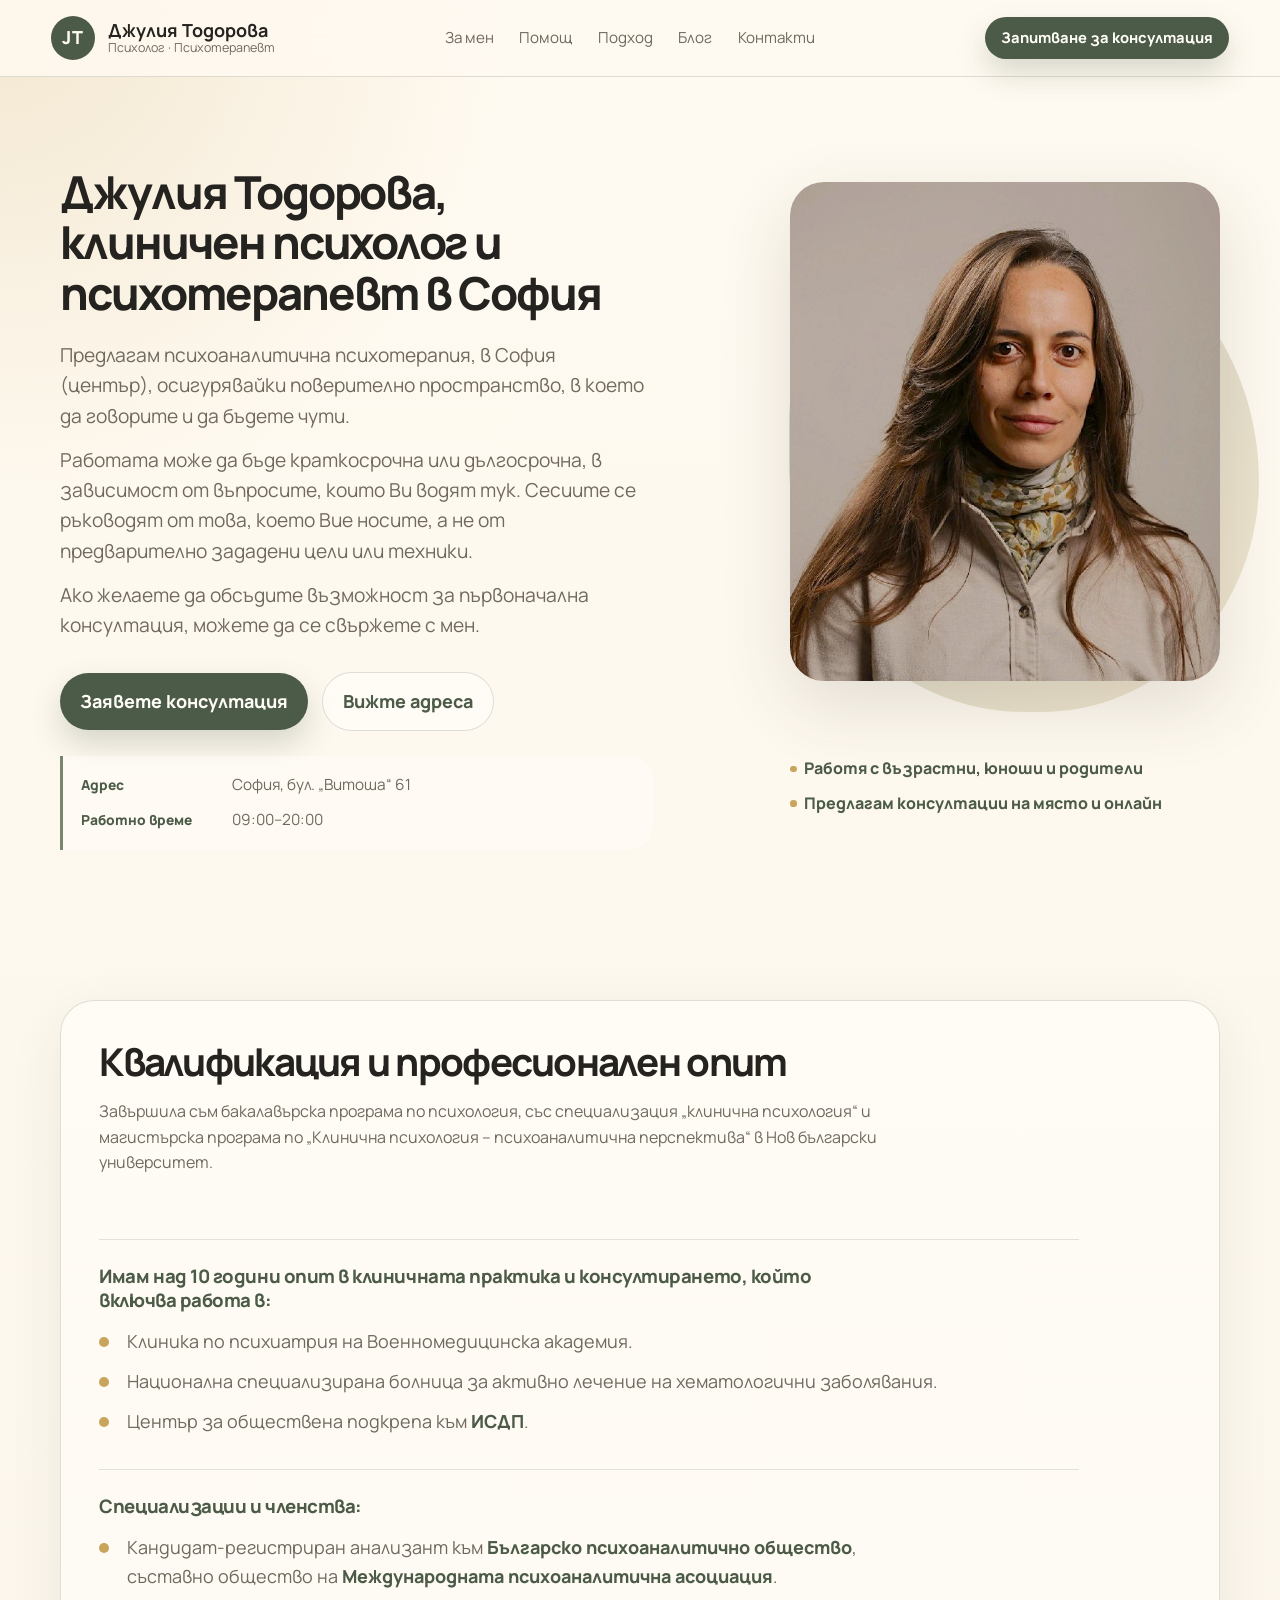
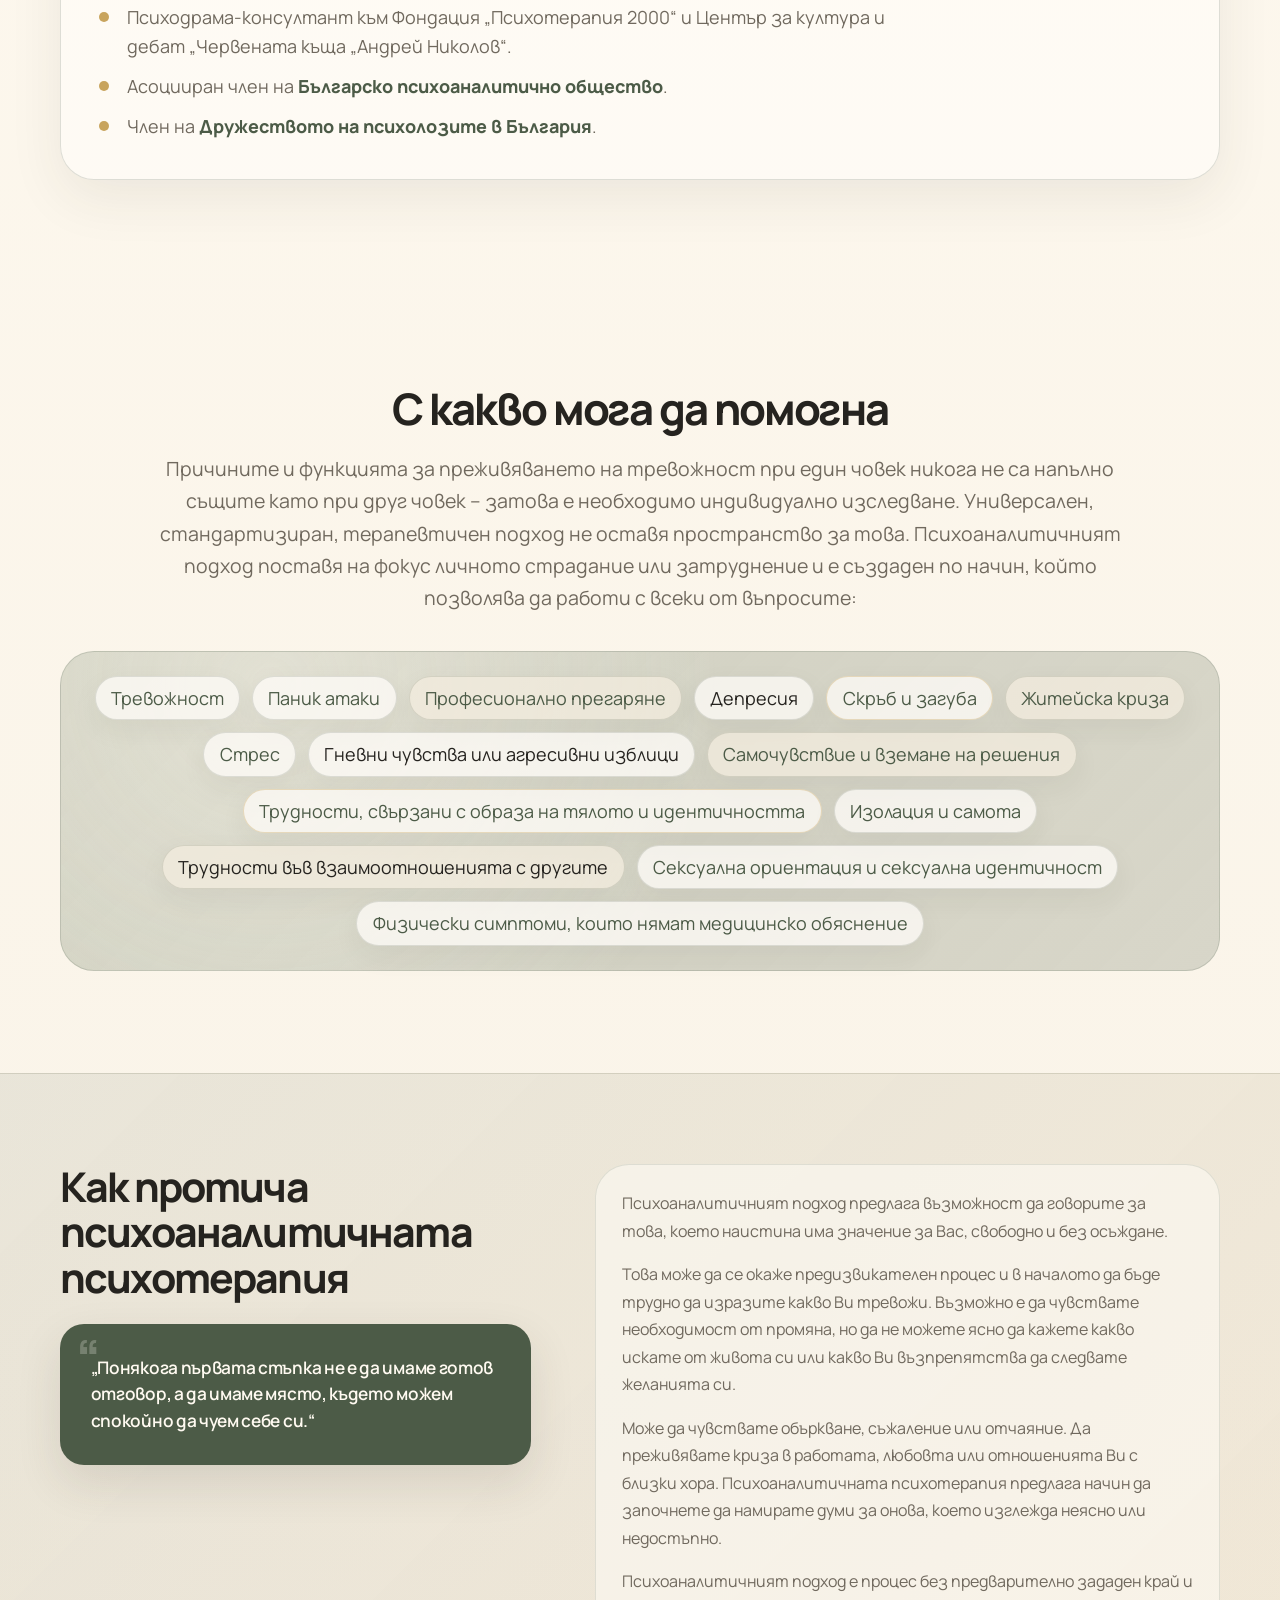
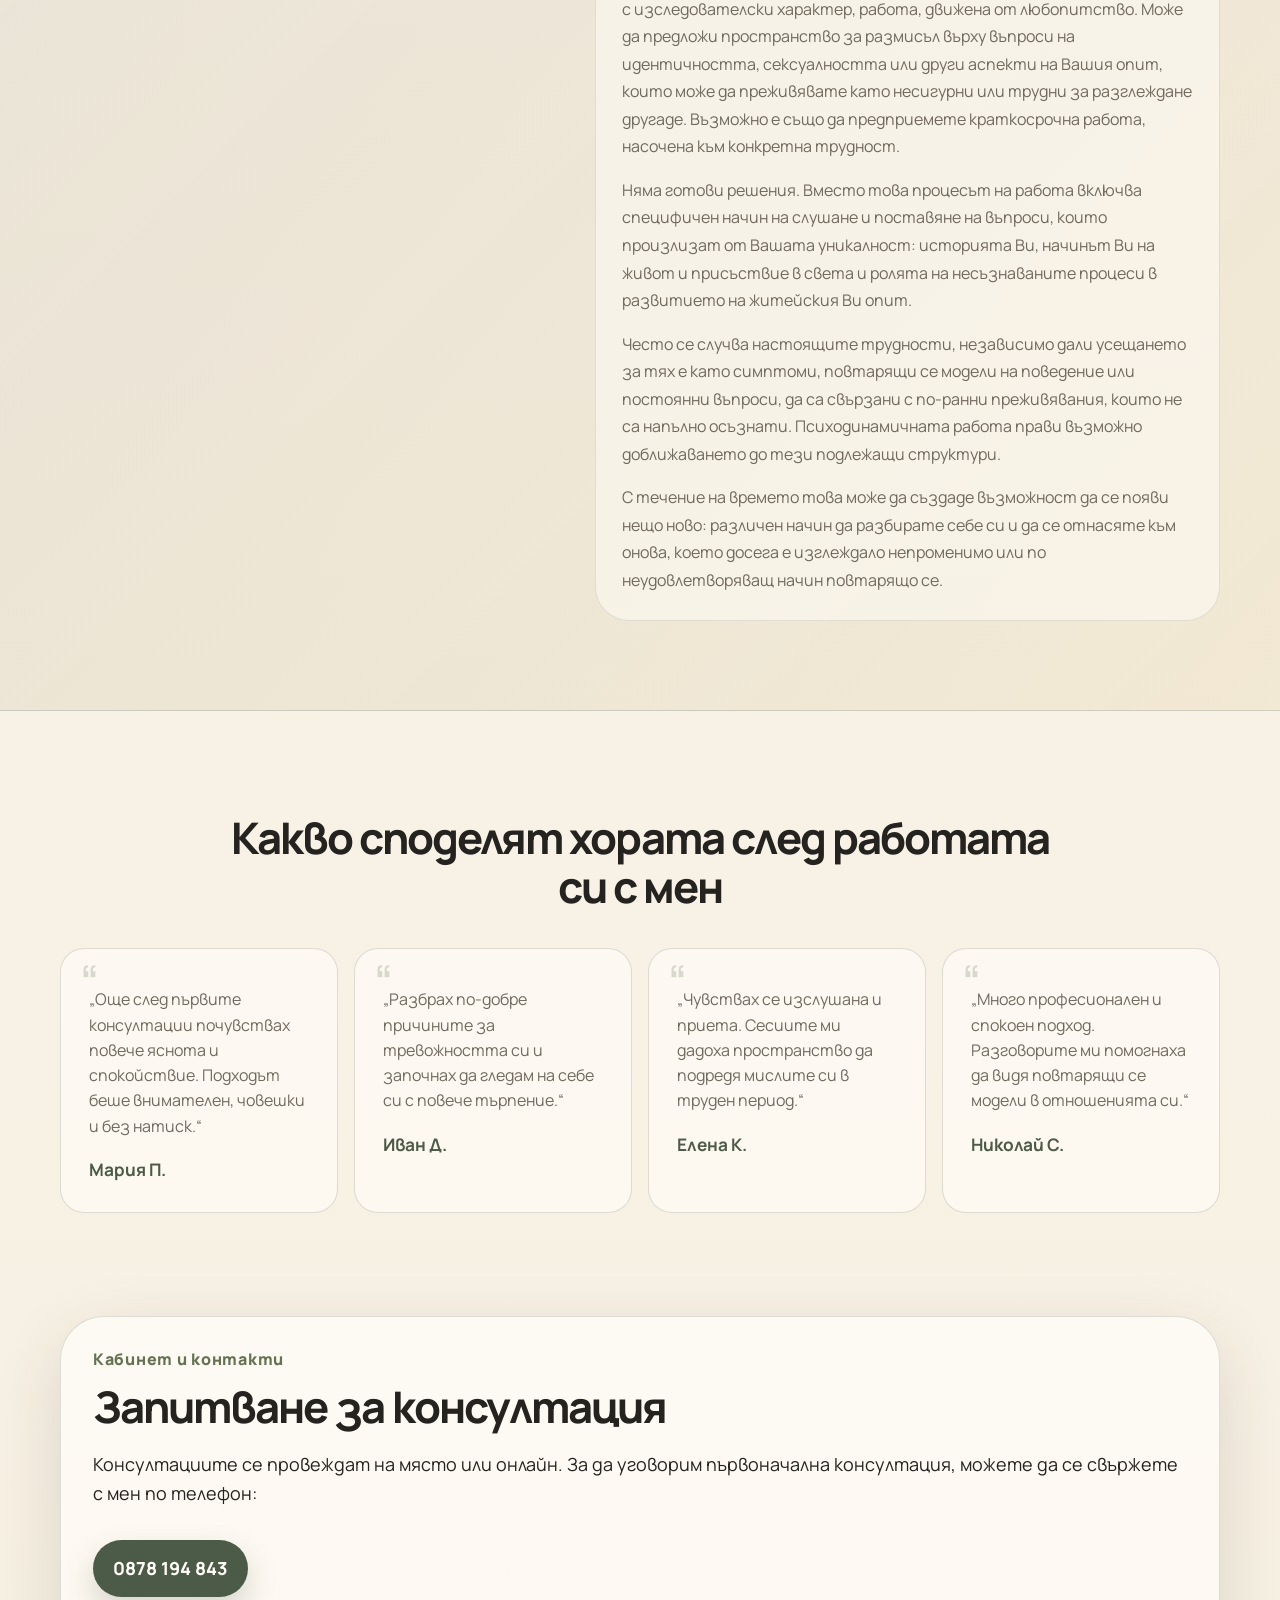
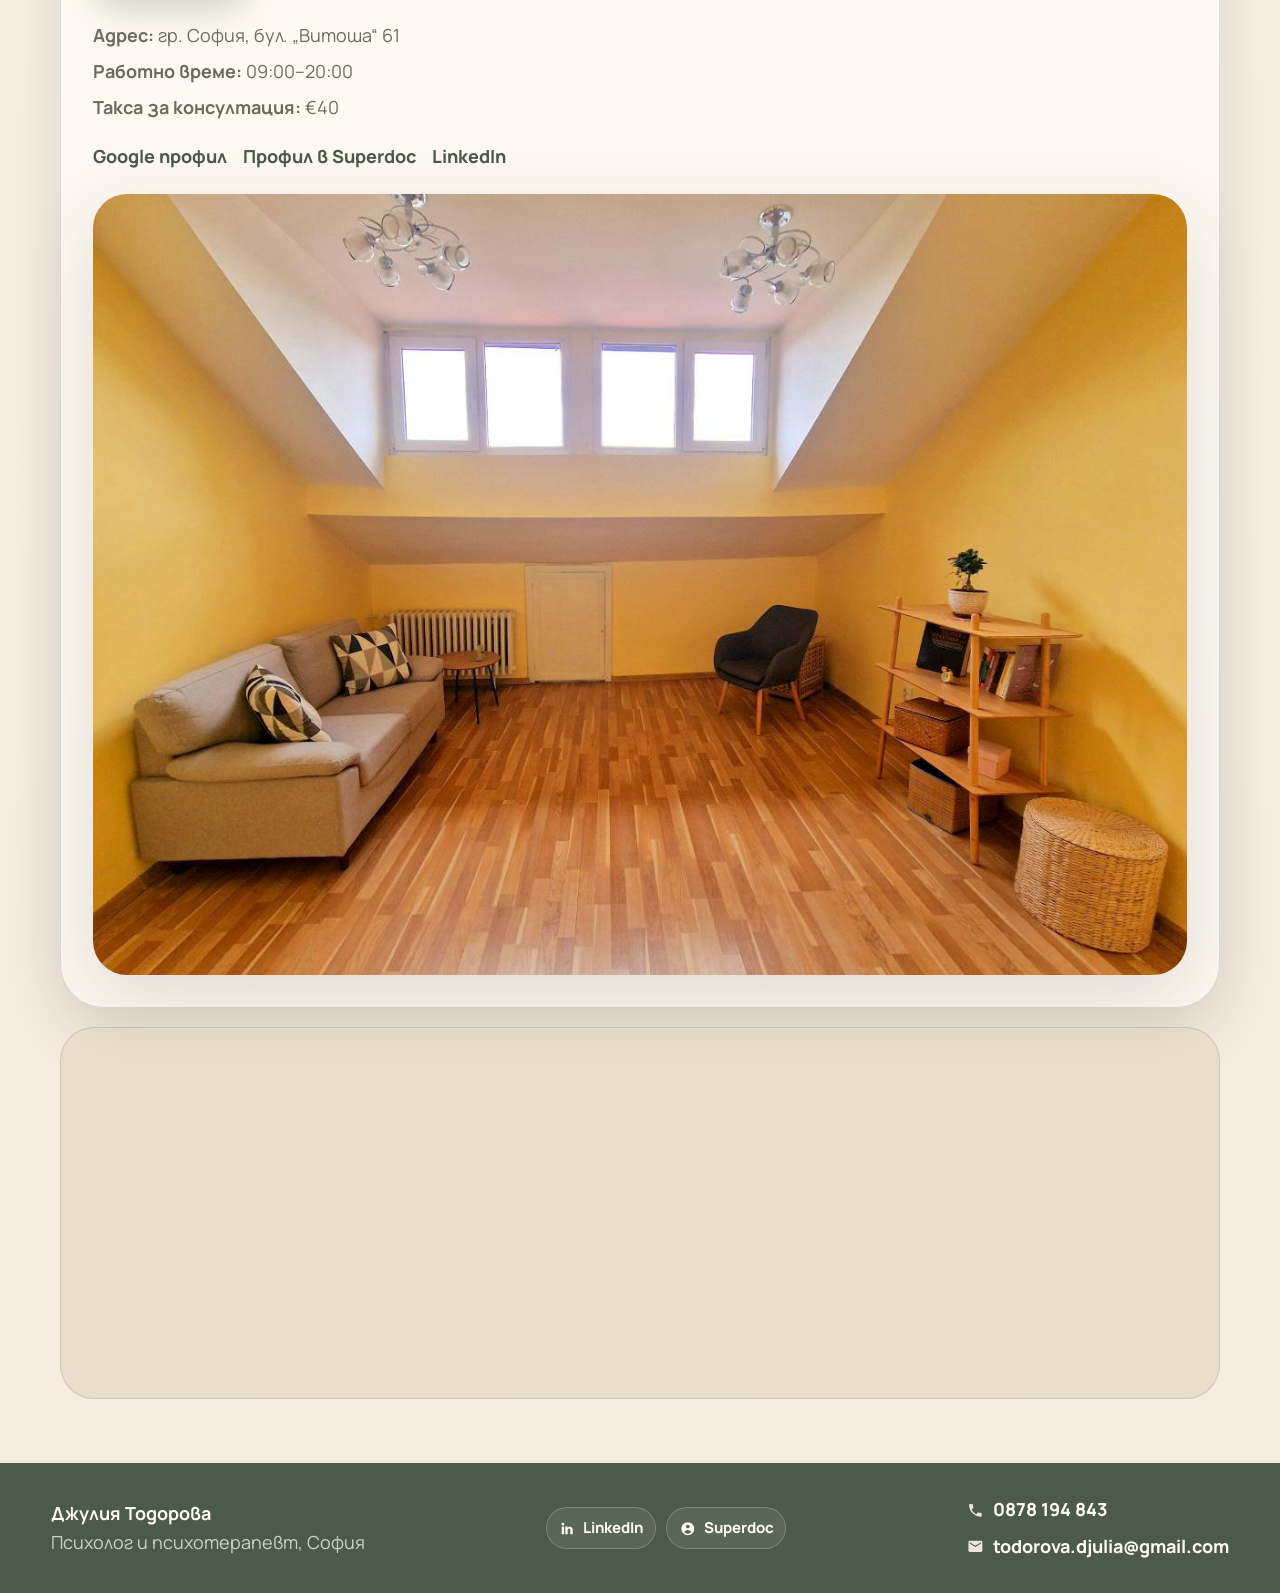
==== commit 5b2f52f3: "Add mobile nav and Google business map" ====
--- a/index.html
+++ b/index.html
@@ -3,14 +3,14 @@
   <head>
     <meta charset="UTF-8" />
     <meta name="viewport" content="width=device-width, initial-scale=1.0" />
-    <title>Джулия Тодорова | Психолог и психотерапевт в София</title>
+    <title>Джулия Тодорова | Клиничен психолог и психотерапевт в София</title>
     <meta
       name="description"
-      content="Джулия Тодорова е психолог и психотерапевт в София. Психоаналитична психотерапия и консултации на място или онлайн при тревожност, кризи и лични трудности."
+      content="Джулия Тодорова е клиничен психолог и психотерапевт в София. Психоаналитична психотерапия и консултации на място или онлайн при тревожност, кризи и лични трудности."
     />
     <meta
       name="keywords"
-      content="психолог София, психотерапевт София, психолог бул. Витоша, психоаналитична психотерапия София, психолог тревожност София, Джулия Тодорова"
+      content="клиничен психолог София, психотерапевт София, психолог бул. Витоша, психоаналитична психотерапия София, психолог тревожност София, Джулия Тодорова"
     />
     <meta name="robots" content="index, follow" />
     <meta name="theme-color" content="#e9deca" />
@@ -20,15 +20,15 @@
     <meta property="og:locale" content="bg_BG" />
     <meta property="og:site_name" content="Джулия Тодорова" />
     <meta property="og:url" content="https://www.juliatodorova.bg/" />
-    <meta property="og:title" content="Джулия Тодорова | Психолог и психотерапевт в София" />
+    <meta property="og:title" content="Джулия Тодорова | Клиничен психолог и психотерапевт в София" />
     <meta
       property="og:description"
       content="Психоаналитична психотерапия и психологически консултации в София, на място или онлайн."
     />
     <meta property="og:image" content="https://www.juliatodorova.bg/assets/julia-todorova-portrait.jpg" />
-    <meta property="og:image:alt" content="Джулия Тодорова, психолог и психотерапевт в София" />
+    <meta property="og:image:alt" content="Джулия Тодорова, клиничен психолог и психотерапевт в София" />
     <meta name="twitter:card" content="summary_large_image" />
-    <meta name="twitter:title" content="Джулия Тодорова | Психолог и психотерапевт в София" />
+    <meta name="twitter:title" content="Джулия Тодорова | Клиничен психолог и психотерапевт в София" />
     <meta
       name="twitter:description"
       content="Психоаналитична психотерапия и психологически консултации в София, на място или онлайн."
@@ -39,14 +39,14 @@
     <link rel="preconnect" href="https://fonts.gstatic.com" crossorigin />
     <link href="https://fonts.googleapis.com/css2?family=Manrope:wght@400;500;600;700;800&display=swap" rel="stylesheet" />
     <link rel="preload" as="image" href="assets/julia-todorova-portrait.jpg" />
-    <link rel="stylesheet" href="styles.css?v=20260630-blog" />
+    <link rel="stylesheet" href="styles.css?v=20260630-mobile-nav" />
 
     <script type="application/ld+json">
       {
         "@context": "https://schema.org",
         "@type": "MedicalBusiness",
         "@id": "https://www.juliatodorova.bg/#business",
-        "name": "Джулия Тодорова - психолог и психотерапевт",
+        "name": "Джулия Тодорова - клиничен психолог и психотерапевт",
         "url": "https://www.juliatodorova.bg/",
         "description": "Психоаналитична психотерапия и индивидуални психологически консултации в София, на място или онлайн.",
         "image": "https://www.juliatodorova.bg/assets/julia-todorova-portrait.jpg",
@@ -83,7 +83,7 @@
           "addressLocality": "София",
           "addressCountry": "BG"
         },
-        "hasMap": "https://www.google.com/maps?q=%D0%B1%D1%83%D0%BB.%20%D0%92%D0%B8%D1%82%D0%BE%D1%88%D0%B0%2061%2C%20%D0%A1%D0%BE%D1%84%D0%B8%D1%8F",
+        "hasMap": "https://www.google.com/search?kgmid=/g/11z80z098q&hl=bg&q=%D0%94%D0%B6%D1%83%D0%BB%D0%B8%D1%8F+%D0%A2%D0%BE%D0%B4%D0%BE%D1%80%D0%BE%D0%B2%D0%B0+-+%D0%BA%D0%BB%D0%B8%D0%BD%D0%B8%D1%87%D0%B5%D0%BD+%D0%BF%D1%81%D0%B8%D1%85%D0%BE%D0%BB%D0%BE%D0%B3+%D0%B8+%D0%BF%D1%81%D0%B8%D1%85%D0%BE%D1%82%D0%B5%D1%80%D0%B0%D0%BF%D0%B5%D0%B2%D1%82",
         "contactPoint": {
           "@type": "ContactPoint",
           "telephone": "+359878194843",
@@ -101,6 +101,7 @@
           }
         ],
         "sameAs": [
+          "https://www.google.com/search?kgmid=/g/11z80z098q&hl=bg&q=%D0%94%D0%B6%D1%83%D0%BB%D0%B8%D1%8F+%D0%A2%D0%BE%D0%B4%D0%BE%D1%80%D0%BE%D0%B2%D0%B0+-+%D0%BA%D0%BB%D0%B8%D0%BD%D0%B8%D1%87%D0%B5%D0%BD+%D0%BF%D1%81%D0%B8%D1%85%D0%BE%D0%BB%D0%BE%D0%B3+%D0%B8+%D0%BF%D1%81%D0%B8%D1%85%D0%BE%D1%82%D0%B5%D1%80%D0%B0%D0%BF%D0%B5%D0%B2%D1%82",
           "https://superdoc.bg/lekar/dzhulia-todorova",
           "https://www.linkedin.com/in/julia-todorova-a5bbb656"
         ]
@@ -129,6 +130,22 @@
       </nav>
 
       <a class="btn btn-small" href="tel:+359878194843">Запитване за консултация</a>
+
+      <details class="mobile-menu">
+        <summary aria-label="Отваряне на менюто">
+          <span></span>
+          <span></span>
+          <span></span>
+        </summary>
+        <nav class="mobile-menu-panel" aria-label="Мобилна навигация">
+          <a href="#za-men">За мен</a>
+          <a href="#pomosht">Помощ</a>
+          <a href="#podhod">Подход</a>
+          <a href="/blog/">Блог</a>
+          <a href="#kontakti">Контакти</a>
+          <a class="mobile-menu-cta" href="tel:+359878194843">Запитване за консултация</a>
+        </nav>
+      </details>
     </header>
 
     <main id="main">
@@ -337,6 +354,7 @@
             </div>
 
             <div class="external-links">
+              <a href="https://www.google.com/search?kgmid=/g/11z80z098q&amp;hl=bg&amp;q=%D0%94%D0%B6%D1%83%D0%BB%D0%B8%D1%8F+%D0%A2%D0%BE%D0%B4%D0%BE%D1%80%D0%BE%D0%B2%D0%B0+-+%D0%BA%D0%BB%D0%B8%D0%BD%D0%B8%D1%87%D0%B5%D0%BD+%D0%BF%D1%81%D0%B8%D1%85%D0%BE%D0%BB%D0%BE%D0%B3+%D0%B8+%D0%BF%D1%81%D0%B8%D1%85%D0%BE%D1%82%D0%B5%D1%80%D0%B0%D0%BF%D0%B5%D0%B2%D1%82" target="_blank" rel="noopener">Google профил</a>
               <a href="https://superdoc.bg/lekar/dzhulia-todorova" target="_blank" rel="noopener">Профил в Superdoc</a>
               <a href="https://www.linkedin.com/in/julia-todorova-a5bbb656" target="_blank" rel="noopener">LinkedIn</a>
             </div>
@@ -352,10 +370,10 @@
           </figure>
         </div>
 
-        <div class="map-wrap" aria-label="Карта до кабинета на бул. Витоша 61, София">
+        <div class="map-wrap" aria-label="Карта до Джулия Тодорова - клиничен психолог и психотерапевт">
           <iframe
-            title="Карта до психологически кабинет Джулия Тодорова, бул. Витоша 61, София"
-            src="https://www.google.com/maps?q=%D0%B1%D1%83%D0%BB.%20%D0%92%D0%B8%D1%82%D0%BE%D1%88%D0%B0%2061%2C%20%D0%A1%D0%BE%D1%84%D0%B8%D1%8F&output=embed"
+            title="Карта до Джулия Тодорова - клиничен психолог и психотерапевт"
+            src="https://www.google.com/maps?q=%D0%94%D0%B6%D1%83%D0%BB%D0%B8%D1%8F%20%D0%A2%D0%BE%D0%B4%D0%BE%D1%80%D0%BE%D0%B2%D0%B0%20-%20%D0%BA%D0%BB%D0%B8%D0%BD%D0%B8%D1%87%D0%B5%D0%BD%20%D0%BF%D1%81%D0%B8%D1%85%D0%BE%D0%BB%D0%BE%D0%B3%20%D0%B8%20%D0%BF%D1%81%D0%B8%D1%85%D0%BE%D1%82%D0%B5%D1%80%D0%B0%D0%BF%D0%B5%D0%B2%D1%82%2C%20%D0%B1%D1%83%D0%BB.%20%D0%92%D0%B8%D1%82%D0%BE%D1%88%D0%B0%2061%2C%20%D0%A1%D0%BE%D1%84%D0%B8%D1%8F&output=embed"
             loading="lazy"
             referrerpolicy="no-referrer-when-downgrade"
           ></iframe>
--- a/styles.css
+++ b/styles.css
@@ -100,6 +100,90 @@
 }
 .nav-links a:hover { color: var(--sage-dark); }
 
+.mobile-menu {
+  position: relative;
+  display: none;
+}
+
+.mobile-menu summary {
+  width: 44px;
+  height: 44px;
+  display: grid;
+  place-items: center;
+  gap: 4px;
+  padding: 11px;
+  border: 1px solid var(--line);
+  border-radius: 50%;
+  background: rgba(255, 253, 248, .82);
+  color: var(--sage-dark);
+  cursor: pointer;
+  list-style: none;
+  box-shadow: 0 12px 28px rgba(56, 48, 38, .1);
+}
+
+.mobile-menu summary::-webkit-details-marker {
+  display: none;
+}
+
+.mobile-menu summary span {
+  width: 19px;
+  height: 2px;
+  border-radius: 999px;
+  background: currentColor;
+  transition: transform .18s ease, opacity .18s ease;
+}
+
+.mobile-menu[open] summary span:nth-child(1) {
+  transform: translateY(6px) rotate(45deg);
+}
+
+.mobile-menu[open] summary span:nth-child(2) {
+  opacity: 0;
+}
+
+.mobile-menu[open] summary span:nth-child(3) {
+  transform: translateY(-6px) rotate(-45deg);
+}
+
+.mobile-menu-panel {
+  position: absolute;
+  top: calc(100% + .7rem);
+  right: 0;
+  width: min(84vw, 320px);
+  display: grid;
+  gap: .25rem;
+  padding: .75rem;
+  border: 1px solid var(--line);
+  border-radius: var(--radius-md);
+  background: var(--cream-2);
+  box-shadow: var(--shadow);
+}
+
+.mobile-menu-panel a {
+  display: flex;
+  align-items: center;
+  min-height: 44px;
+  padding: .62rem .75rem;
+  border-radius: 12px;
+  color: var(--muted);
+  text-decoration: none;
+  font-size: .98rem;
+  font-weight: 760;
+}
+
+.mobile-menu-panel a:hover,
+.mobile-menu-panel a[aria-current="page"] {
+  background: rgba(76, 91, 71, .1);
+  color: var(--sage-dark);
+}
+
+.mobile-menu-panel .mobile-menu-cta {
+  justify-content: center;
+  margin-top: .35rem;
+  background: var(--sage-dark);
+  color: var(--white);
+}
+
 .section-shell {
   width: min(1160px, calc(100% - 2rem));
   margin: 0 auto;
@@ -974,6 +1058,7 @@
 
 @media (max-width: 980px) {
   .nav-links { display: none; }
+  .mobile-menu { display: block; }
   .hero,
   .split-section,
   .split-section.reverse,
